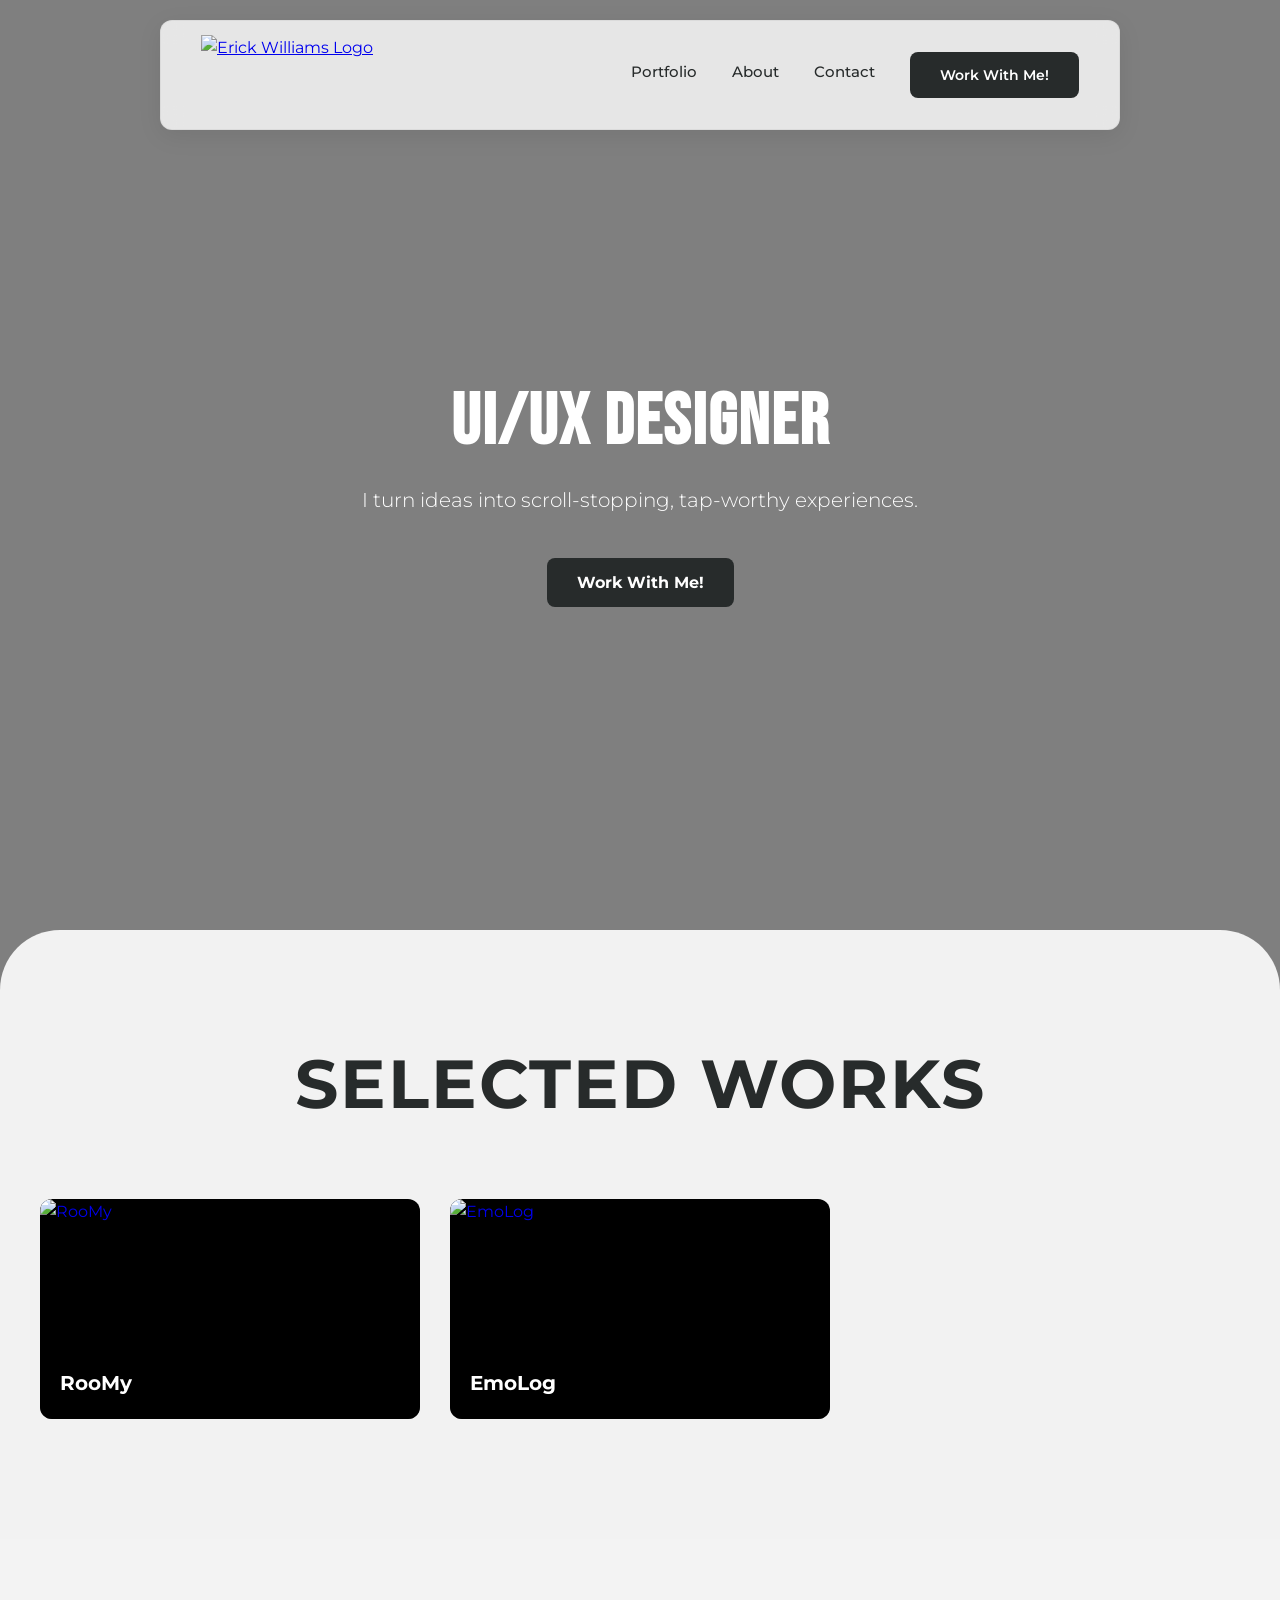
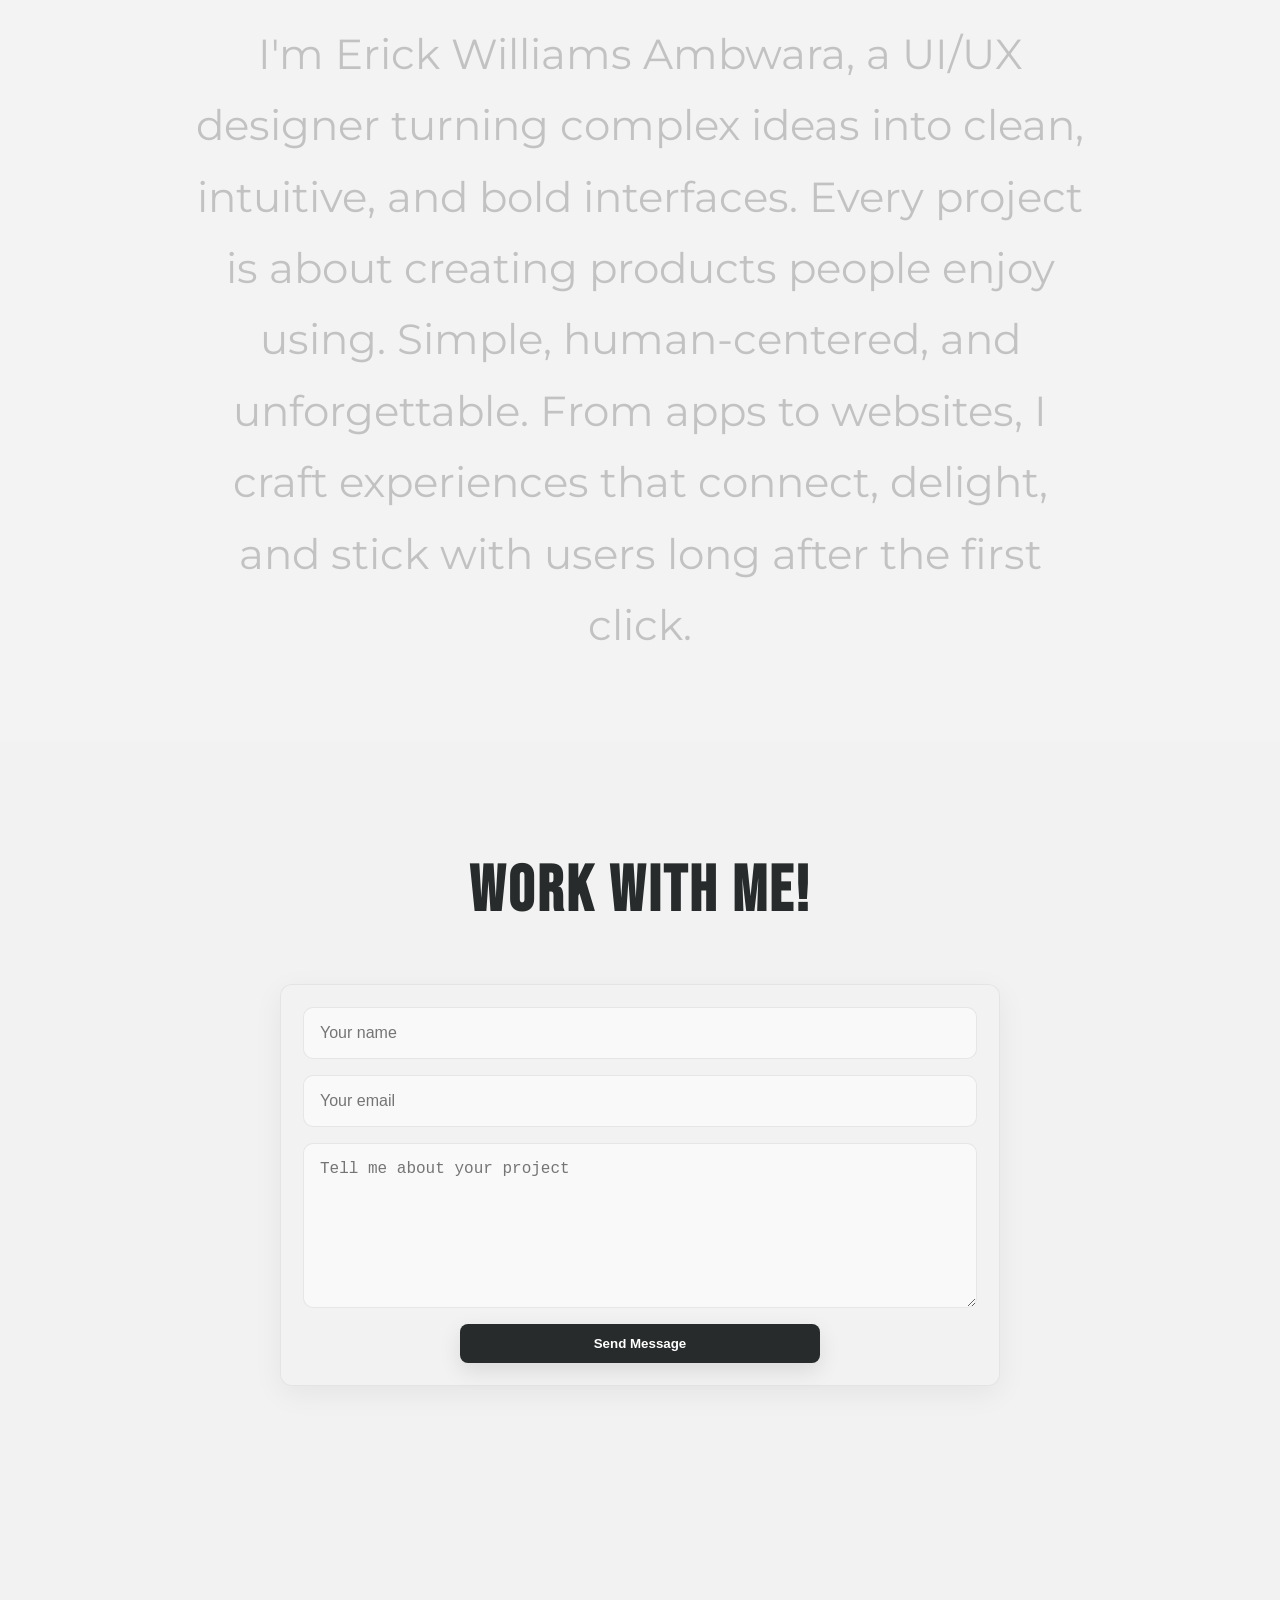
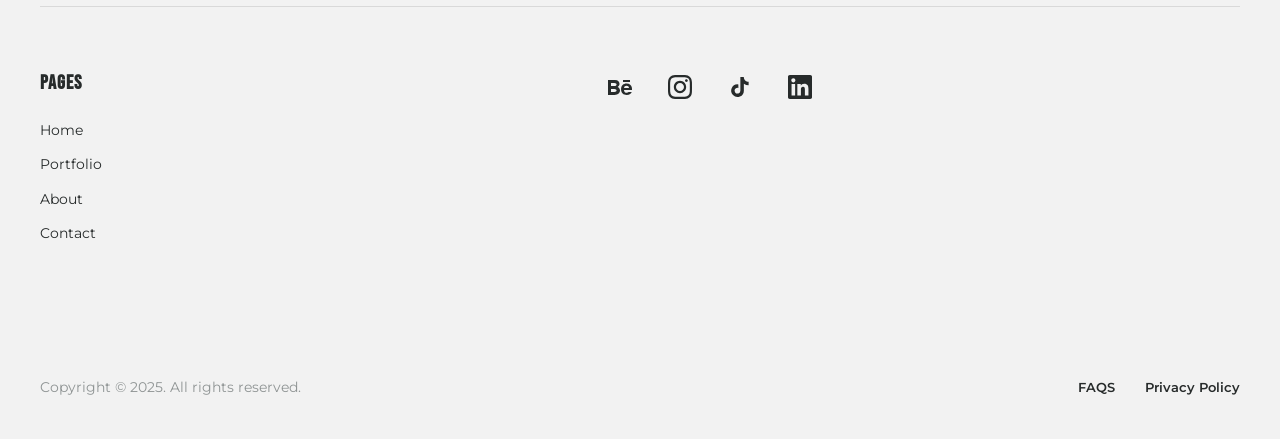
==== index.html @ 3f5b21fa "Update index.html" ====
<!DOCTYPE html>
<html lang="en">
<head>
  <meta charset="UTF-8">
  <meta name="viewport" content="width=device-width, initial-scale=1.0">
  <title>Erick Williams Ambwara - UI/UX Designer</title>
  <meta name="description" content="UI/UX Designer creating clean, intuitive, and bold interfaces. Simple, human-centered, and unforgettable design experiences.">
  <link rel="preconnect" href="https://fonts.googleapis.com">
  <link rel="preconnect" href="https://fonts.gstatic.com" crossorigin>
  <link href="https://fonts.googleapis.com/css2?family=Bebas+Neue&family=Montserrat:wght@400;500;600;700&family=Roboto:wght@300;400;500&display=swap" rel="stylesheet">
  <link rel="stylesheet" href="style.css">
</head>
<body>
  <!-- Header -->
  <header class="header">
    <div class="container">
      <div class="nav-wrapper">
        <a href="/" class="logo">
          <img src="./images/elogo.png" alt="Erick Williams Logo">
        </a>
        <nav class="nav-menu">
          <a href="#portfolio" class="nav-link">Portfolio</a>
          <a href="#about" class="nav-link">About</a>
          <a href="#contact" class="nav-link">Contact</a>
          <a href="#contact" class="btn-cta">Work With Me!</a>
        </nav>
        <button class="mobile-menu-toggle" aria-label="Toggle menu">
          <span></span>
          <span></span>
          <span></span>
        </button>
      </div>
    </div>
  </header>

  <!-- Hero Section -->
  <section class="hero">
    <div class="hero-background"></div>
    <div class="hero-content">
      <h1 class="hero-title">UI/UX Designer</h1>
      <p class="hero-subtitle">I turn ideas into scroll-stopping, tap-worthy experiences.</p>
      <a href="#contact" class="btn-primary">Work With Me!</a>
    </div>
  </section>

  <!-- Selected Works -->
  <section class="selected-works" id="portfolio">
    <div class="container">
      <h2 class="section-title">SELECTED WORKS</h2>
      <div class="portfolio-grid">
        <a href="RooMy.html" class="portfolio-item">
          <div class="portfolio-image">
            <img src="images/Hand and iPhone 16 Pro.jpg" alt="RooMy">
          </div>
          <h3 class="portfolio-title">RooMy</h3>
          <h3 class="portfolio-desc">A mobile app that helps people safely find compatible roommates and create better shared-living experiences.</h3>
        </a>
        <a href="Emo.html" class="portfolio-item">
          <div class="portfolio-image">
            <img src="images/iPhone 16 Pro 1.jpg" alt="EmoLog">
          </div>
          <h3 class="portfolio-title">EmoLog</h3>
          <h3 class="portfolio-desc">Emolog, a mobile app for daily mood tracking, reflection, and emotional insights</h3>
        </a>
        <!-- <a href="#" class="portfolio-item">
          <div class="portfolio-image">
            <img src="https://images.squarespace-cdn.com/content/v1/609227283df29a4ddfef3457/b5630ecd-27aa-4d49-9108-433dffe6b9a4/TM_Anderson_LawTM%2BAnderson%2BWebsite%2BMockup_compressed.jpg" alt="TM Anderson Law Firm">
          </div>
          <h3 class="portfolio-title">TM Anderson Law Firm</h3>
        </a>
        <a href="#" class="portfolio-item">
          <div class="portfolio-image">
            <img src="https://images.squarespace-cdn.com/content/v1/609227283df29a4ddfef3457/cd5ea4e3-2a90-406b-ae5f-8edee147e022/BrandyBonesWebDesign+Medium.png" alt="Brandy Bones Tattoo">
          </div>
          <h3 class="portfolio-title">Brandy Bones Tattoo</h3>
          <h3 class="portfolio-desc">Budget Bites" feature article, highlighting affordable dining in Bellingham.</h3>
        </a>
        <a href="#" class="portfolio-item">
          <div class="portfolio-image">
            <img src="https://images.squarespace-cdn.com/content/v1/609227283df29a4ddfef3457/140575c4-5166-4d3c-bf35-14542c8c53c8/The_Revelry_wrapping-paper_compressed_compressed.jpg" alt="The Revelry">
          </div>
          <h3 class="portfolio-title">The Revelry</h3>
        </a>
        <a href="#" class="portfolio-item">
          <div class="portfolio-image">
            <img src="https://images.squarespace-cdn.com/content/v1/609227283df29a4ddfef3457/edde0e78-ce33-4f72-bd67-f466da4286a0/MalsandMews_business-cards-with-rounded-corners-977-el_compressed_compressed.png" alt="Mals & Mews">
          </div>
          <h3 class="portfolio-title">Mals & Mews Ceramics</h3>
        </a>
        <a href="#" class="portfolio-item">
          <div class="portfolio-image">
            <img src="https://images.squarespace-cdn.com/content/v1/609227283df29a4ddfef3457/fa04dcba-035a-4b1f-a85c-419b26443e5d/Asset%2B14large_compressed.png" alt="Lee Builds">
          </div>
          <h3 class="portfolio-title">Lee Builds</h3>
        </a>
        <a href="#" class="portfolio-item">
          <div class="portfolio-image">
            <img src="https://images.squarespace-cdn.com/content/v1/609227283df29a4ddfef3457/463b9405-e562-4b77-9dd9-8794e364d2c0/BitesOnBudget_BellinghamAlive_Magazine_compressed_compressed.png" alt="Bites on a Budget">
          </div>
          <h3 class="portfolio-title">Bites on a Budget</h3>
        </a>
        <a href="#" class="portfolio-item">
          <div class="portfolio-image">
            <img src="https://images.squarespace-cdn.com/content/v1/609227283df29a4ddfef3457/bd761680-a868-4999-9fd1-1a844a90d08e/Airbnb_Case_Study_compressed_compressed.png" alt="Airbnb UX Project">
          </div>
          <h3 class="portfolio-title">Airbnb UX Project</h3>
        </a>
        <a href="#" class="portfolio-item">
          <div class="portfolio-image">
            <img src="https://images.squarespace-cdn.com/content/v1/609227283df29a4ddfef3457/1737144890706-57EMW6TVHGSBNC66THOJ/Etsy_UX-UI_Project.png" alt="Etsy Project">
          </div>
          <h3 class="portfolio-title">Etsy UX/UI Project</h3>
        </a>
        <a href="#" class="portfolio-item">
          <div class="portfolio-image">
            <img src="https://images.squarespace-cdn.com/content/v1/609227283df29a4ddfef3457/475ecf6e-88b5-44ff-8171-b7444490190c/Dutchies_Cream_Bar_compressed_compressed.jpg" alt="Dutchies Ice Cream">
          </div>
          <h3 class="portfolio-title">Dutchies Ice Cream Boat</h3>
        </a>
        <a href="#" class="portfolio-item">
          <div class="portfolio-image">
            <img src="https://images.squarespace-cdn.com/content/v1/609227283df29a4ddfef3457/ff5ec315-2167-4f2a-a7b1-92107a7de152/Bellingham_Poster_Design_compressed_compressed.jpg" alt="Poster Design">
          </div>
          <h3 class="portfolio-title">Poster Design</h3>
        </a>
        <a href="#" class="portfolio-item">
          <div class="portfolio-image">
            <img src="https://images.squarespace-cdn.com/content/v1/609227283df29a4ddfef3457/1e31574a-9750-44a2-8d3e-be0a3ffdbc75/Pride_Bellingham_compressed.jpg" alt="Pride IN Bellingham">
          </div>
          <h3 class="portfolio-title">Pride IN Bellingham</h3>
        </a>
        <a href="#" class="portfolio-item">
          <div class="portfolio-image">
            <img src="https://images.squarespace-cdn.com/content/v1/609227283df29a4ddfef3457/1724198121113-V8YIWMKB3E6DYBLIY3F3/NAWA_StartingaNonprofit_VO_01_1_1.gif" alt="NAWA">
          </div>
          <h3 class="portfolio-title">NAWA - Motion Graphic</h3>
        </a>
        <a href="#" class="portfolio-item">
          <div class="portfolio-image">
            <img src="https://images.squarespace-cdn.com/content/v1/609227283df29a4ddfef3457/1740611914341-2D4BI4IGOJ4OQ8WJBQ03/BlackBeastRevival_AlbumCoverDesign+Medium.png" alt="Black Beast Revival">
          </div>
          <h3 class="portfolio-title">Black Beast Revival</h3>
        </a>
        <a href="#" class="portfolio-item">
          <div class="portfolio-image">
            <img src="https://images.squarespace-cdn.com/content/v1/609227283df29a4ddfef3457/1740611987658-38278NQE6GPMEO4HHKBR/Hare_Clothing_Brand.png" alt="Hare">
          </div>
          <h3 class="portfolio-title">Hare</h3>
        </a>
        <a href="#" class="portfolio-item">
          <div class="portfolio-image">
            <img src="https://images.squarespace-cdn.com/content/v1/609227283df29a4ddfef3457/1724193116161-JGN9DYC43A84SEVNHYXP/Spotify+logo_1.gif" alt="Spotify">
          </div>
          <h3 class="portfolio-title">Spotify Logo Animation</h3>
        </a> -->
      </div>
    </div>
  </section>

  <!-- About/Bio Section -->
  <section class="bio-section" id="about">
    <div class="container">
      <p class="bio-text">I'm Erick Williams Ambwara, a UI/UX designer turning complex ideas into clean, intuitive, and bold interfaces. Every project is about creating products people enjoy using. Simple, human-centered, and unforgettable. From apps to websites, I craft experiences that connect, delight, and stick with users long after the first click.</p>
    </div>
  </section>

  <!-- CTA Section -->
  <section class="cta-section" id="contact">
    <div class="container">
      <h2 class="cta-title">Work With Me!</h2>
      <form id="contact-form" class="contact-form" action="#" method="post" novalidate>
        <input type="text" name="name" placeholder="Your name" required>
        <input type="email" name="email" placeholder="Your email" required>
        <textarea name="message" placeholder="Tell me about your project" rows="6" required></textarea>
        <button type="submit" class="btn-submit">Send Message</button>
      </form>
    </div>
  </section>

  <!-- Footer -->
  <footer class="footer">
    <div class="container">
      <div class="footer-links">
        <div class="footer-column">
          <h4>PAGES</h4>
          <a href="#home">Home</a>
          <a href="#portfolio">Portfolio</a>
          <a href="#about">About</a>
          <a href="#contact">Contact</a>
        </div>
        <div class="footer-column footer-social">
          <div class="social-icons">
            <a href="#behance" aria-label="Behance">
              <svg viewBox="0 0 24 24" fill="currentColor">
                <path d="M22 7h-7v-2h7v2zm1.726 10c-.442 1.297-2.029 3-5.101 3-3.074 0-5.564-1.729-5.564-5.675 0-3.91 2.325-5.92 5.466-5.92 3.082 0 4.964 1.782 5.375 4.426.078.506.109 1.188.095 2.14h-8.027c.13 3.211 3.483 3.312 4.588 2.029h3.168zm-7.686-4h4.965c-.105-1.547-1.136-2.219-2.477-2.219-1.466 0-2.277.768-2.488 2.219zm-9.574 6.988h-6.466v-14.967h6.953c5.476.081 5.58 5.444 2.72 6.906 3.461 1.26 3.577 8.061-3.207 8.061zm-3.466-8.988h3.584c2.508 0 2.906-3-.312-3h-3.272v3zm3.391 3h-3.391v3.016h3.341c3.055 0 2.868-3.016.05-3.016z"/>
              </svg>
            </a>
            <a href="#instagram" aria-label="Instagram">
              <svg viewBox="0 0 24 24" fill="currentColor">
                <path d="M12 2.163c3.204 0 3.584.012 4.85.07 3.252.148 4.771 1.691 4.919 4.919.058 1.265.069 1.645.069 4.849 0 3.205-.012 3.584-.069 4.849-.149 3.225-1.664 4.771-4.919 4.919-1.266.058-1.644.07-4.85.07-3.204 0-3.584-.012-4.849-.07-3.26-.149-4.771-1.699-4.919-4.92-.058-1.265-.07-1.644-.07-4.849 0-3.204.013-3.583.07-4.849.149-3.227 1.664-4.771 4.919-4.919 1.266-.057 1.645-.069 4.849-.069zm0-2.163c-3.259 0-3.667.014-4.947.072-4.358.2-6.78 2.618-6.98 6.98-.059 1.281-.073 1.689-.073 4.948 0 3.259.014 3.668.072 4.948.2 4.358 2.618 6.78 6.98 6.98 1.281.058 1.689.072 4.948.072 3.259 0 3.668-.014 4.948-.072 4.354-.2 6.782-2.618 6.979-6.98.059-1.28.073-1.689.073-4.948 0-3.259-.014-3.667-.072-4.947-.196-4.354-2.617-6.78-6.979-6.98-1.281-.059-1.69-.073-4.949-.073zm0 5.838c-3.403 0-6.162 2.759-6.162 6.162s2.759 6.163 6.162 6.163 6.162-2.759 6.162-6.163c0-3.403-2.759-6.162-6.162-6.162zm0 10.162c-2.209 0-4-1.79-4-4 0-2.209 1.791-4 4-4s4 1.791 4 4c0 2.21-1.791 4-4 4zm6.406-11.845c-.796 0-1.441.645-1.441 1.44s.645 1.44 1.441 1.44c.795 0 1.439-.645 1.439-1.44s-.644-1.44-1.439-1.44z"/>
              </svg>
            </a>
            <a href="#tiktok" aria-label="TikTok">
              <svg viewBox="0 0 24 24" fill="currentColor">
                <path d="M19.59 6.69a4.83 4.83 0 0 1-3.77-4.25V2h-3.45v13.67a2.89 2.89 0 0 1-5.2 1.74 2.89 2.89 0 0 1 2.31-4.64 2.93 2.93 0 0 1 .88.13V9.4a6.84 6.84 0 0 0-1-.05A6.33 6.33 0 0 0 5 20.1a6.34 6.34 0 0 0 10.86-4.43v-7a8.16 8.16 0 0 0 4.77 1.52v-3.4a4.85 4.85 0 0 1-1-.1z"/>
              </svg>
            </a>
            <a href="#linkedin" aria-label="LinkedIn">
              <svg viewBox="0 0 24 24" fill="currentColor">
                <path d="M20.447 20.452h-3.554v-5.569c0-1.328-.027-3.037-1.852-3.037-1.853 0-2.136 1.445-2.136 2.939v5.667H9.351V9h3.414v1.561h.046c.477-.9 1.637-1.85 3.37-1.85 3.601 0 4.267 2.37 4.267 5.455v6.286zM5.337 7.433c-1.144 0-2.063-.926-2.063-2.065 0-1.138.92-2.063 2.063-2.063 1.14 0 2.064.925 2.064 2.063 0 1.139-.925 2.065-2.064 2.065zm1.782 13.019H3.555V9h3.564v11.452zM22.225 0H1.771C.792 0 0 .774 0 1.729v20.542C0 23.227.792 24 1.771 24h20.451C23.2 24 24 23.227 24 22.271V1.729C24 .774 23.2 0 22.222 0h.003z"/>
              </svg>
            </a>
          </div>
        </div>
      </div>
      <div class="footer-bottom">
        <p class="copyright">Copyright © 2025. All rights reserved.</p>
        <div class="footer-legal">
          <a href="#faqs">FAQS</a>
          <a href="#privacy">Privacy Policy</a>
        </div>
      </div>
    </div>
  </footer>

  <script src="main.js"></script>
</body>
</html>
---- style.css ----
/* CSS Reset and Base Styles */
* {
  margin: 0;
  padding: 0;
  box-sizing: border-box;
}

:root {
  --color-gold: #c3952d;
  --color-dark: #272b2b;
  --color-cream: #f2f2f2;
  --color-gray: #8f9494;
  --color-light-gray: rgba(242, 242, 242, 0.9);
  --font-heading: 'Bebas Neue', sans-serif;
  --font-body: 'Montserrat', sans-serif;
  --font-secondary: 'Roboto', sans-serif;
}

html {
  scroll-behavior: smooth;
}

body {
  font-family: var(--font-body);
  color: var(--color-dark);
  line-height: 1.6;
  overflow-x: hidden;
}

.container {
  max-width: 1400px;
  margin: 0 auto;
  padding: 0 40px;
}

/* Header Styles */
.header {
  position: fixed;
  top: 20px;
  left: 50%;
  transform: translateX(-50%);
  width: 75%;
  max-width: 1400px;
  z-index: 1000;
  background: var(--color-light-gray);
  backdrop-filter: blur(10px);
  padding: 14px 0;
  border-radius: 12px;
  border: 1px solid rgba(0, 0, 0, 0.05);
  box-shadow: 0 6px 24px rgba(0, 0, 0, 0.08);
}

.nav-wrapper {
  display: flex;
  align-items: center;
  justify-content: space-between;
  gap: 20px;
}

.logo {
  flex: 0 0 auto;
  display: flex;
  align-items: center;
}

.logo img {
  height: 80px;
  width: auto;
  object-fit: contain;
}

.nav-menu {
  display: flex;
  align-items: center;
  gap: 35px;
  margin-left: auto;
  justify-content: flex-end;
  flex: 0 0 auto;
}

.nav-link {
  color: var(--color-dark);
  text-decoration: none;
  font-weight: 500;
  font-size: 15px;
  transition: all 0.3s;
  background: none;
  border: none;
  cursor: pointer;
  border-bottom: 2px solid transparent;
  padding-bottom: 3px;
}

.nav-link:hover {
  color: var(--color-gold);
  border-bottom-color: var(--color-gold);
}

.nav-link.active {
  color: var(--color-gold);
  border-bottom-color: var(--color-gold);
}

.btn-cta {
  background: var(--color-dark);
  color: white;
  padding: 12px 30px;
  border-radius: 8px;
  text-decoration: none;
  font-weight: 600;
  font-size: 14px;
  transition: all 0.3s;
  white-space: nowrap;
  border: none;
  cursor: pointer;
}

.btn-cta:hover {
  background: var(--color-gold);
  transform: translateY(-2px);
}

.mobile-menu-toggle {
  display: none;
  flex-direction: column;
  gap: 5px;
  background: none;
  border: none;
  cursor: pointer;
  padding: 5px;
}

.mobile-menu-toggle span {
  width: 25px;
  height: 3px;
  background: var(--color-dark);
  border-radius: 2px;
  transition: all 0.3s;
}

.mobile-menu-toggle.active span:nth-child(1) {
  transform: rotate(45deg) translate(5px, 5px);
}

.mobile-menu-toggle.active span:nth-child(2) {
  opacity: 0;
}

.mobile-menu-toggle.active span:nth-child(3) {
  transform: rotate(-45deg) translate(7px, -6px);
}

.nav-menu.active {
  display: flex !important;
}

/* Hero Section */
.hero {
  position: relative;
  min-height: 110vh;
  display: flex;
  align-items: center;
  justify-content: center;
  padding: 40px 0;
  overflow: hidden;
}

.hero-background {
  position: absolute;
  top: 0;
  left: 0;
  right: 0;
  bottom: 0;
  background-image: linear-gradient(rgba(0, 0, 0, 0.5), rgba(0, 0, 0, 0.5)), url('/images/Background.jpg');
  background-size: cover;
  background-position: center;
  z-index: -1;
}

.hero-content {
  text-align: center;
  color: white;
  max-width: 900px;
  padding: 0 20px;
  z-index: 1;
}

.hero-title {
  font-family: var(--font-heading);
  font-size: 72px;
  line-height: 1.1;
  margin-bottom: 20px;
  letter-spacing: 2px;
}

.hero-subtitle {
  font-size: 20px;
  margin-bottom: 40px;
  font-weight: 300;
  line-height: 1.8;
}

.btn-primary {
  display: inline-block;
  background: var(--color-dark);
  color: white;
  padding: 12px 30px;
  border-radius: 8px;
  text-decoration: none;
  font-weight: 700;
  font-size: 16px;
  transition: all 0.3s;
  border: none;
  cursor: pointer;
}

.btn-primary:hover {
  background: var(--color-gold);
  transform: translateY(-2px);
  box-shadow: 0 10px 30px rgba(195, 149, 45, 0.3);
}

/* Selected Works Section */
.selected-works {
  background: var(--color-cream);
  padding: 100px 0 120px;
  border-radius: 60px 60px 0 0;
  margin-top: -60px;
  position: relative;
}

.section-title {
  font-size: 68px;
  font-weight: 700;
  letter-spacing: 2px;
  text-align: center;
  margin-bottom: 60px;
}

.portfolio-grid {
  display: grid;
  grid-template-columns: repeat(3, 1fr);
  gap: 30px;
}

.portfolio-item {
  position: relative;
  overflow: hidden;
  border-radius: 12px;
  background: #000;
  min-height: 220px;
  cursor: pointer;
  text-decoration: none;
}

.portfolio-image {
  width: 100%;
  height: 100%;
  display: block;
  transition: opacity 0.5s ease;
}

.portfolio-image img {
  display: block;
  width: 100%;
  height: 100%;
  object-fit: cover;
  transition: transform 0.6s cubic-bezier(0.2, 0.9, 0.2, 1);
}

.portfolio-overlay {
  position: absolute;
  inset: 0;
  display: flex;
  flex-direction: column;
  justify-content: center;
  align-items: center;
  padding: 30px;
  background: var(--color-cream);
  color: var(--color-dark);
  opacity: 0;
  transform: translateY(10px);
  transition: opacity 0.36s ease, transform 0.36s ease;
  pointer-events: none;
  text-align: center;
}

.portfolio-item:hover .portfolio-image,
.portfolio-item.active .portfolio-image {
  opacity: 0;
}

.portfolio-item:hover .portfolio-overlay,
.portfolio-item.active .portfolio-overlay {
  opacity: 1;
  transform: translateY(0);
  pointer-events: auto;
}

.portfolio-item:focus-within .portfolio-overlay {
  opacity: 1;
  transform: translateY(0);
  pointer-events: auto;
}

.portfolio-item:focus-within .portfolio-image {
  opacity: 0;
}

.portfolio-item > .portfolio-title {
  position: absolute;
  bottom: 0;
  left: 0;
  right: 0;
  display: block;
  background: linear-gradient(180deg, rgba(0, 0, 0, 0) 0%, rgba(0, 0, 0, 0.7) 100%);
  color: #fff;
  padding: 30px 20px 20px;
  margin: 0;
  font-size: 20px;
  font-weight: 700;
  z-index: 10;
  transition: opacity 0.3s ease;
}

.portfolio-item:hover > .portfolio-title {
  opacity: 0;
}

.portfolio-overlay .portfolio-title {
  display: none;
}

.portfolio-desc {
  font-size: 18px;
  margin: 0;
  opacity: 0.95;
  line-height: 1.6;
  font-weight: 500;
}

/* Bio Section */
.bio-section {
  padding: 80px 0;
  background: var(--color-light-gray);
}

.bio-text {
  font-size: 42px;
  line-height: 1.7;
  font-weight: 400;
  max-width: 900px;
  margin: 0 auto;
  text-align: center;
  color: rgba(0, 0, 0, 0.2);
  transition: none;
}

.bio-text.in-view {
  color: rgba(0, 0, 0, 1);
}

/* CTA Section */
.cta-section {
  background: var(--color-cream);
  padding: 100px 0;
  text-align: center;
  position: relative;
}

.cta-title {
  font-family: var(--font-heading);
  font-size: 64px;
  letter-spacing: 3px;
  margin-bottom: 40px;
}

/* Contact Form */
.contact-form {
  display: flex;
  flex-direction: column;
  gap: 16px;
  max-width: 720px;
  margin: 20px auto 40px;
  padding: 22px;
  border-radius: 12px;
  border: 1px solid rgba(0, 0, 0, 0.06);
  background: rgba(255, 255, 255, 0.02);
  box-shadow: 0 8px 30px rgba(0, 0, 0, 0.06);
}

.contact-form input,
.contact-form textarea {
  width: 100%;
  padding: 14px 16px;
  border-radius: 10px;
  border: 1px solid rgba(0, 0, 0, 0.08);
  background: #f9f9f9;
  font-size: 16px;
  line-height: 1.4;
  color: inherit;
  transition: border-color 0.15s ease, box-shadow 0.15s ease;
}

.contact-form textarea {
  min-height: 160px;
  resize: vertical;
}

.contact-form input:focus,
.contact-form textarea:focus {
  outline: none;
  border-color: var(--color-gold);
  box-shadow: 0 6px 20px rgba(0, 0, 0, 0.08);
}

.btn-submit {
  background: var(--color-dark);
  color: white;
  border: none;
  padding: 12px 30px;
  border-radius: 8px;
  font-weight: 600;
  cursor: pointer;
  box-shadow: 0 8px 22px rgba(0, 0, 0, 0.1);
  transition: all 0.3s;
  align-self: center;
  text-align: center;
  width: 100%;
  max-width: 360px;
}

.btn-submit:hover {
  background: var(--color-gold);
  transform: translateY(-2px);
}

.btn-submit:active {
  transform: translateY(0);
}

/* Footer */
.footer {
  background: var(--color-cream);
  padding: 80px 0 40px;
}

.footer-links {
  display: grid;
  grid-template-columns: repeat(3, 1fr);
  gap: 60px;
  margin-bottom: 60px;
  padding-top: 60px;
  padding-bottom: 60px;
  border-top: 1px solid rgba(0, 0, 0, 0.1);
}

.footer-column h4 {
  font-family: var(--font-heading);
  font-size: 20px;
  margin-bottom: 20px;
  letter-spacing: 1px;
}

.footer-column a {
  display: block;
  color: var(--color-dark);
  text-decoration: none;
  font-size: 14px;
  margin-bottom: 12px;
  transition: color 0.3s;
}

.footer-column a:hover {
  color: var(--color-gold);
}

.footer-social {
  display: flex;
  justify-content: flex-end;
}

.social-icons {
  display: flex;
  gap: 20px;
}

.social-icons a {
  width: 40px;
  height: 40px;
  display: flex;
  align-items: center;
  justify-content: center;
  color: var(--color-dark);
  transition: all 0.3s;
}

.social-icons a:hover {
  color: var(--color-gold);
  transform: translateY(-3px);
}

.social-icons svg {
  width: 24px;
  height: 24px;
}

.footer-bottom {
  display: flex;
  align-items: center;
  justify-content: space-between;
  gap: 40px;
  flex-wrap: wrap;
}

.copyright {
  font-size: 14px;
  color: var(--color-gray);
}

.footer-legal {
  display: flex;
  gap: 30px;
}

.footer-legal a {
  color: var(--color-dark);
  text-decoration: none;
  font-size: 13px;
  font-weight: 600;
  transition: color 0.3s;
}

.footer-legal a:hover {
  color: var(--color-gold);
}

/* Responsive Design */
@media (max-width: 1024px) {
  .portfolio-grid {
    grid-template-columns: repeat(2, 1fr);
  }

  .hero-title {
    font-size: 56px;
  }

  .section-title {
    font-size: 48px;
  }
}

@media (max-width: 768px) {
  .nav-menu {
    display: none;
  }

  .mobile-menu-toggle {
    display: flex;
  }

  .btn-cta {
    display: none;
  }

  .hero-title {
    font-size: 40px;
  }

  .hero-subtitle {
    font-size: 16px;
  }

  .portfolio-grid {
    grid-template-columns: 1fr;
  }

  .section-title {
    font-size: 36px;
  }

  .cta-title {
    font-size: 40px;
  }

  .footer-links {
    grid-template-columns: 1fr;
  }

  .footer-bottom {
    flex-direction: column;
    text-align: center;
  }

  .footer-social {
    justify-content: center;
  }

  .container {
    padding: 0 20px;
  }

  .bio-text {
    font-size: 28px;
  }

  .contact-form {
    padding: 16px;
    gap: 12px;
  }

  .contact-form input,
  .contact-form textarea {
    font-size: 15px;
    padding: 12px 14px;
  }

  .btn-submit {
    width: 100%;
  }

  .portfolio-item {
    min-height: 160px;
  }
}

@media (max-width: 640px) {
  .header {
    width: 90%;
  }
}
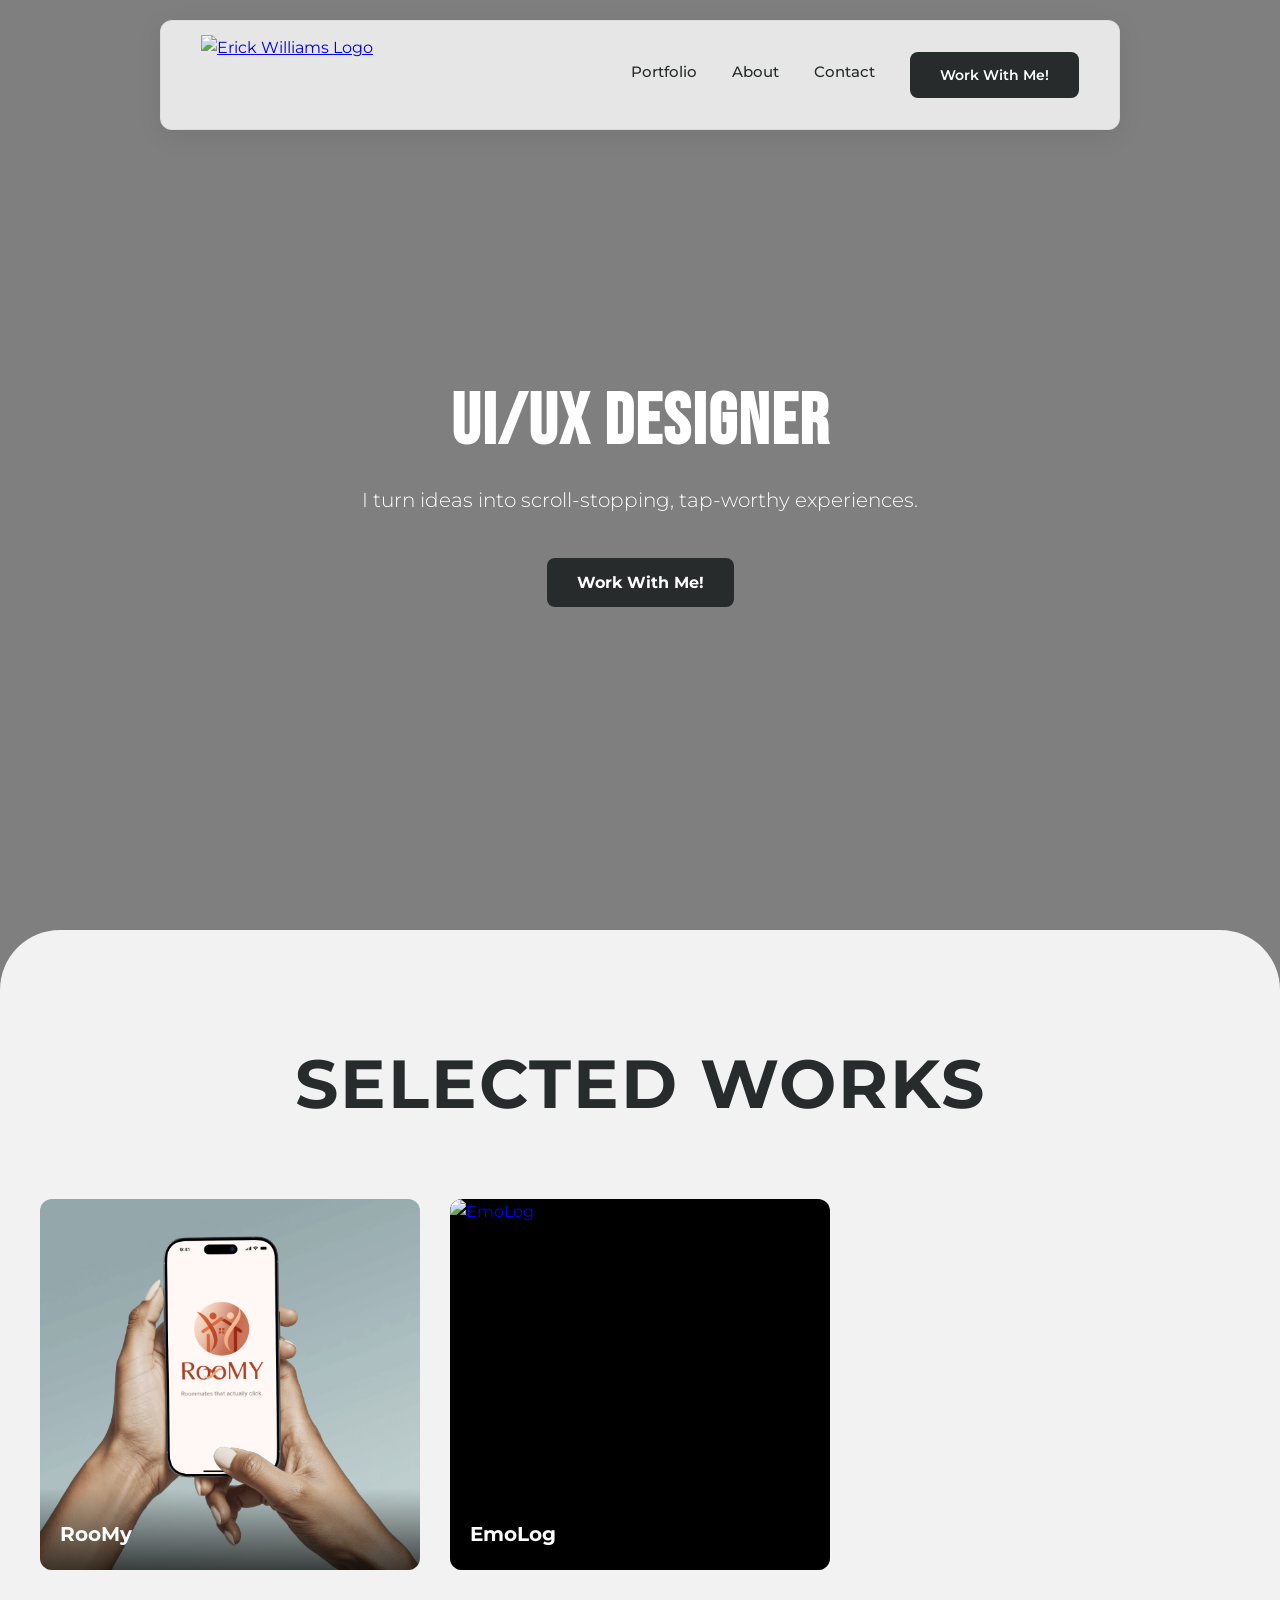
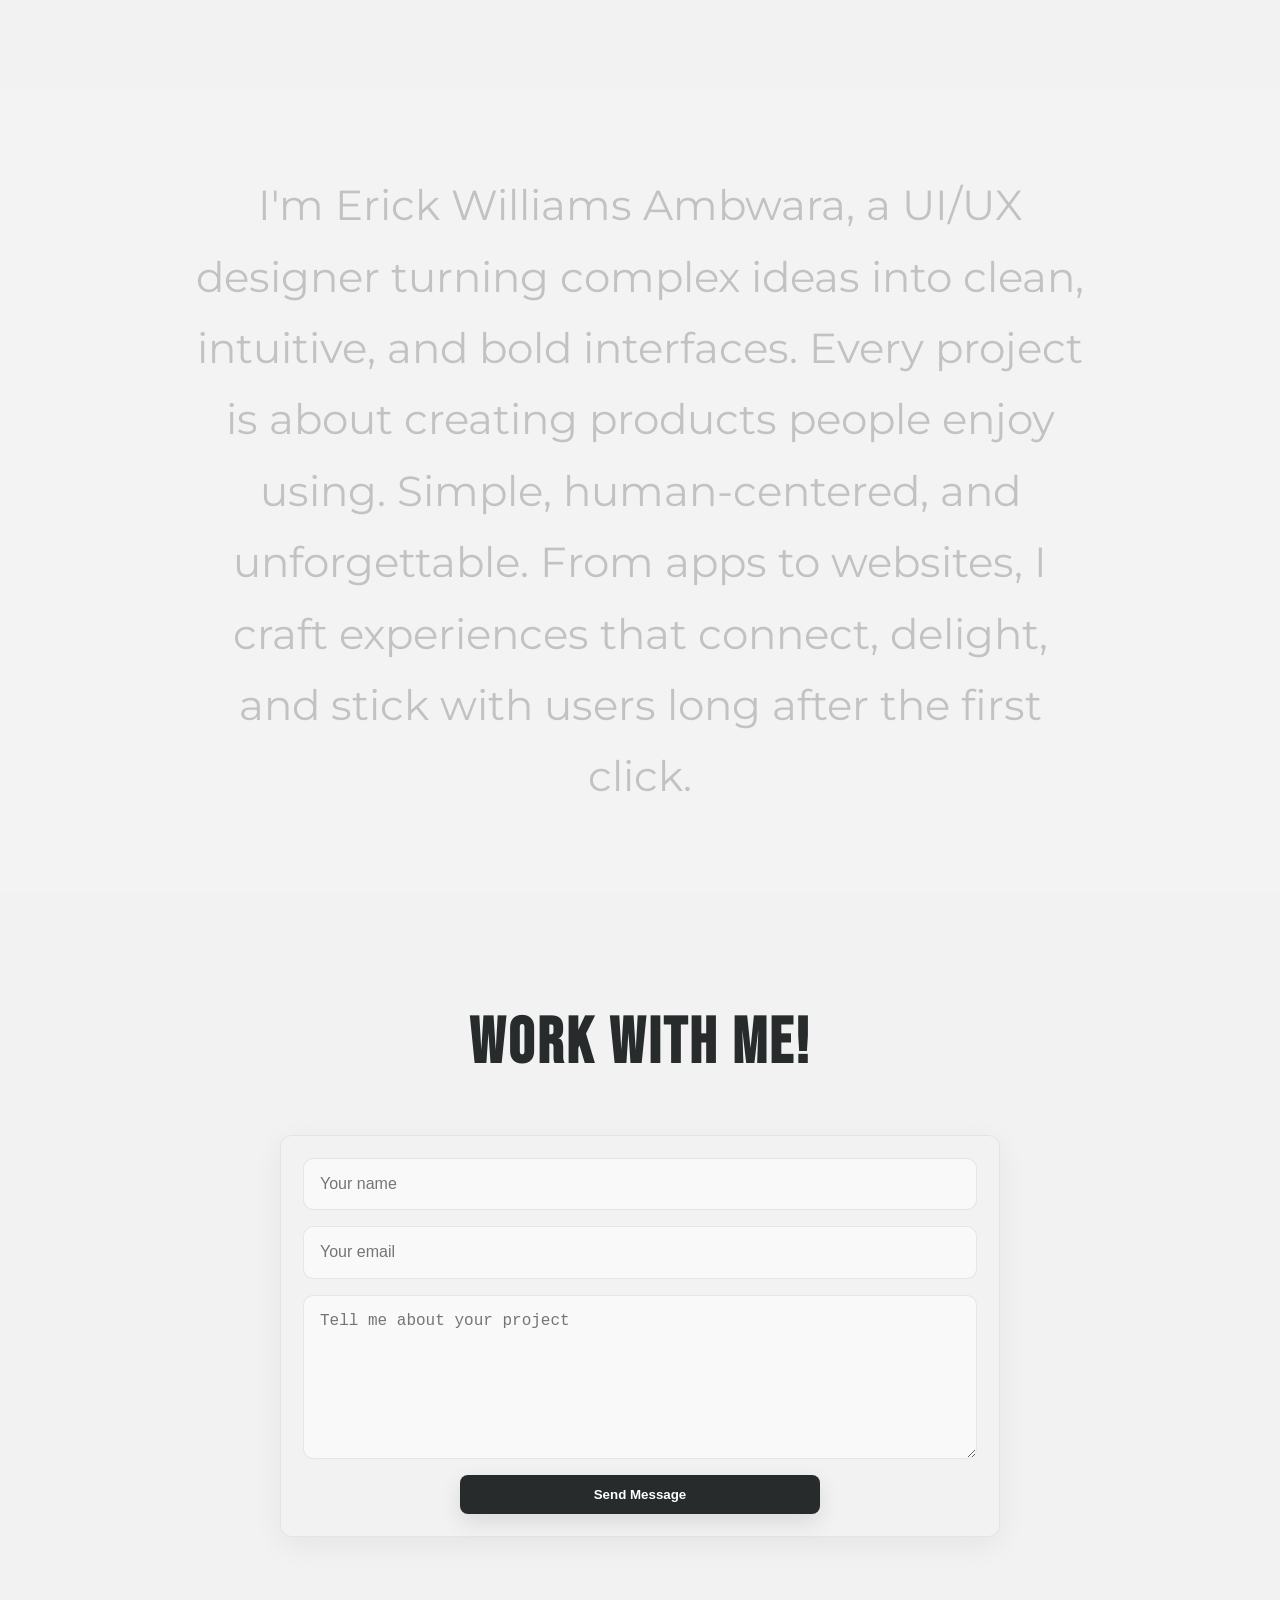
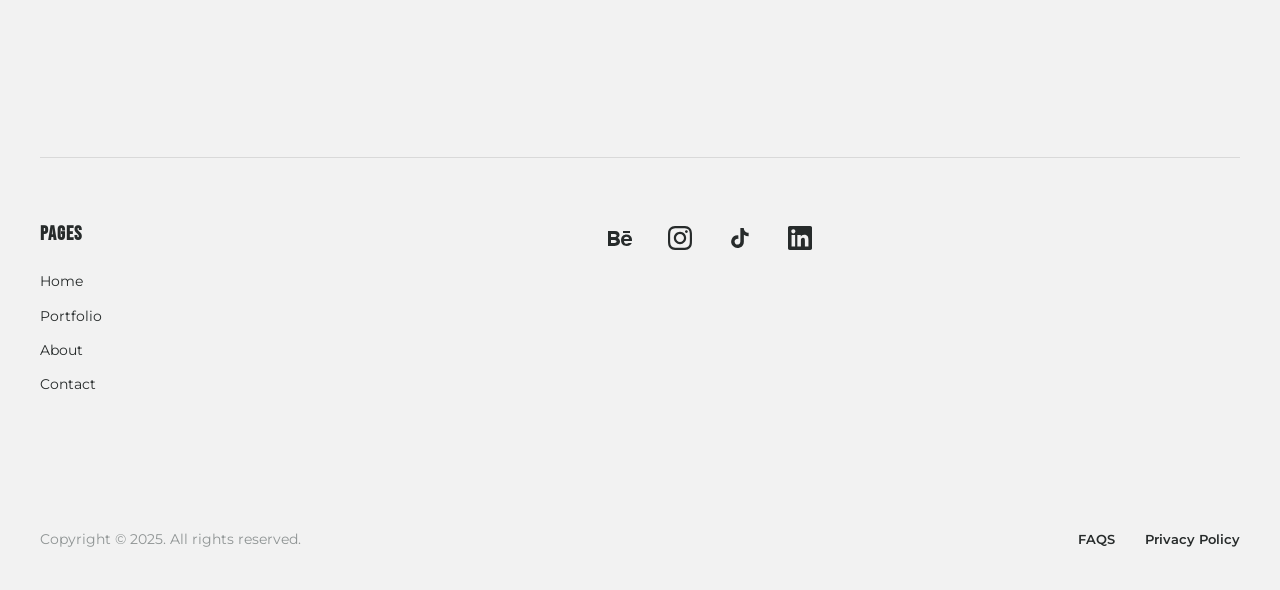
==== commit 9a557360: "Update index.html" ====
--- a/index.html
+++ b/index.html
@@ -16,7 +16,7 @@
     <div class="container">
       <div class="nav-wrapper">
         <a href="/" class="logo">
-          <img src="./images/elogo.png" alt="Erick Williams Logo">
+          <img src="../images/elogo.png" alt="Erick Williams Logo">
         </a>
         <nav class="nav-menu">
           <a href="#portfolio" class="nav-link">Portfolio</a>
@@ -50,14 +50,14 @@
       <div class="portfolio-grid">
         <a href="RooMy.html" class="portfolio-item">
           <div class="portfolio-image">
-            <img src="images/Hand and iPhone 16 Pro.jpg" alt="RooMy">
+            <img src="images/roomy.jpg" alt="RooMy">
           </div>
           <h3 class="portfolio-title">RooMy</h3>
           <h3 class="portfolio-desc">A mobile app that helps people safely find compatible roommates and create better shared-living experiences.</h3>
         </a>
         <a href="Emo.html" class="portfolio-item">
           <div class="portfolio-image">
-            <img src="images/iPhone 16 Pro 1.jpg" alt="EmoLog">
+            <img src="images/emo.jpg.jpg" alt="EmoLog">
           </div>
           <h3 class="portfolio-title">EmoLog</h3>
           <h3 class="portfolio-desc">Emolog, a mobile app for daily mood tracking, reflection, and emotional insights</h3>
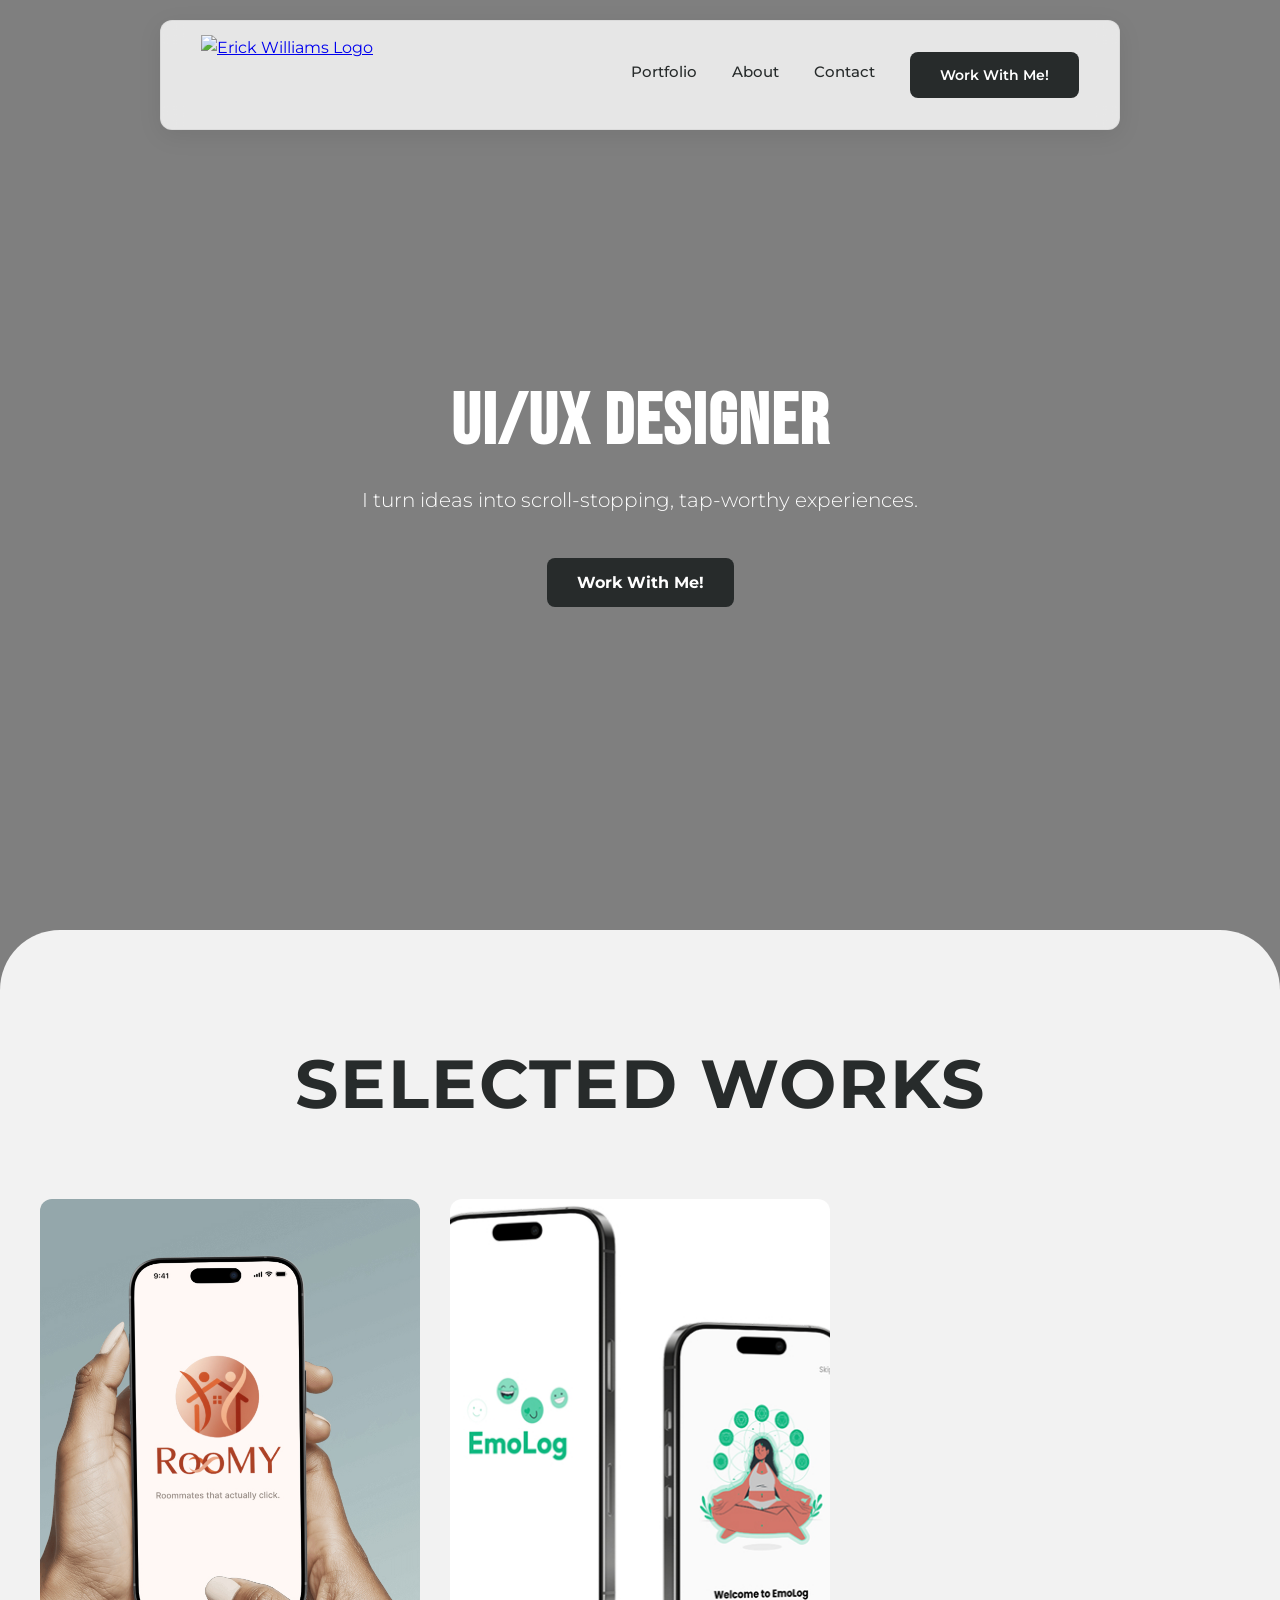
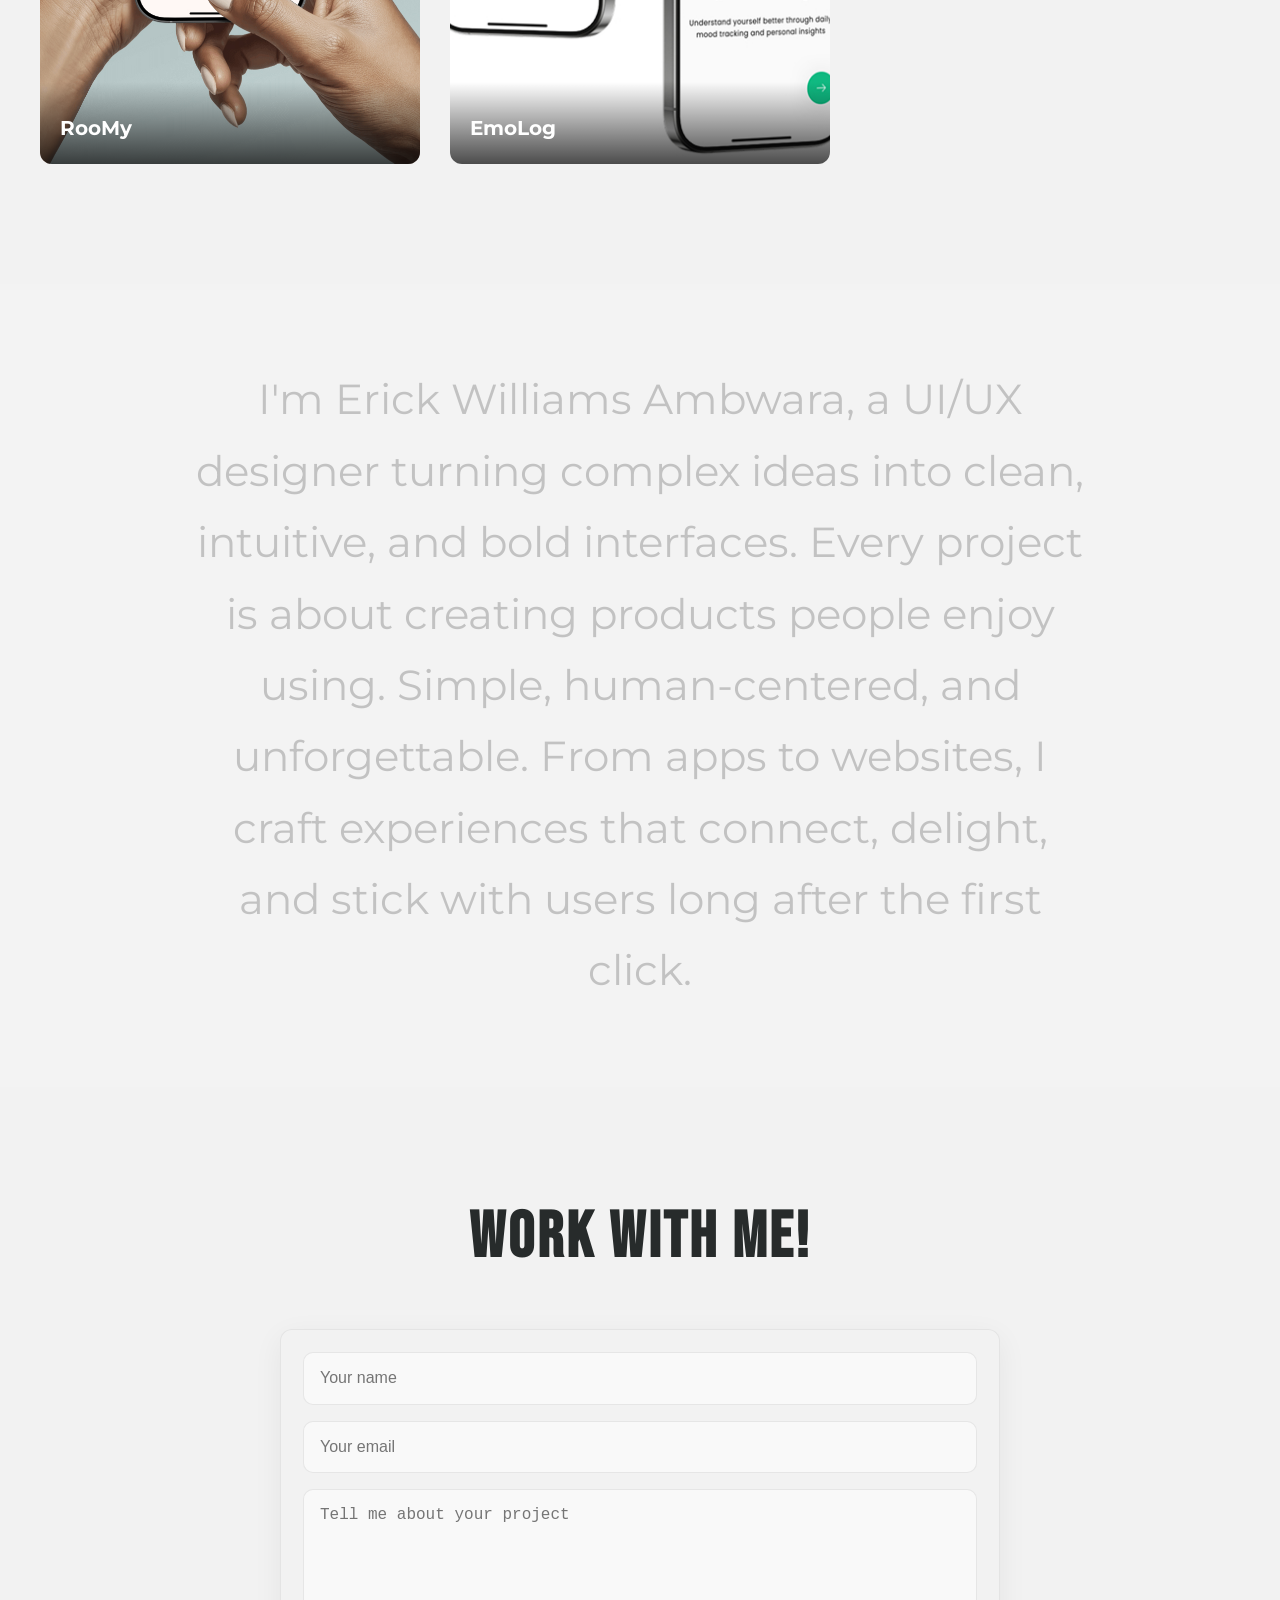
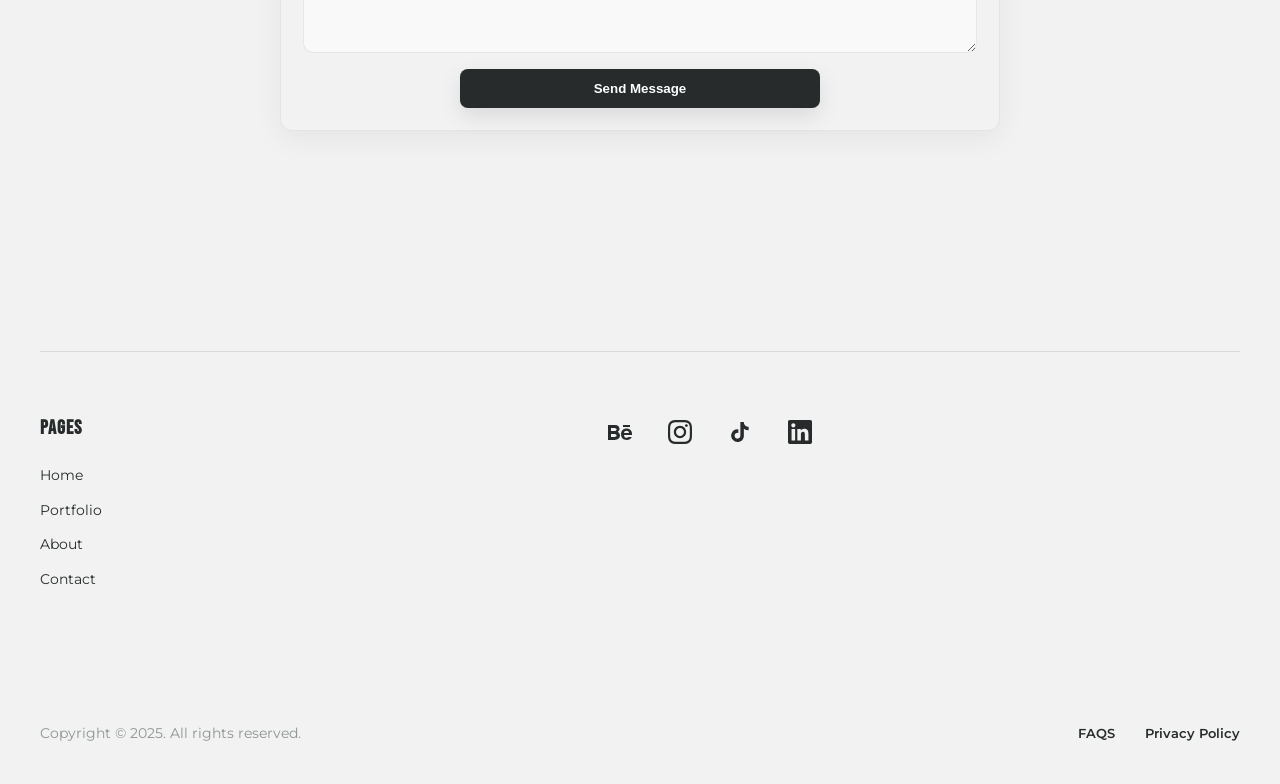
==== commit ee1d1b26: "Update index.html" ====
--- a/index.html
+++ b/index.html
@@ -16,7 +16,7 @@
     <div class="container">
       <div class="nav-wrapper">
         <a href="/" class="logo">
-          <img src="../images/elogo.png" alt="Erick Williams Logo">
+          <img src="images/elogo.png" alt="Erick Williams Logo">
         </a>
         <nav class="nav-menu">
           <a href="#portfolio" class="nav-link">Portfolio</a>
@@ -57,7 +57,7 @@
         </a>
         <a href="Emo.html" class="portfolio-item">
           <div class="portfolio-image">
-            <img src="images/emo.jpg.jpg" alt="EmoLog">
+            <img src="images/emo.jpg" alt="EmoLog">
           </div>
           <h3 class="portfolio-title">EmoLog</h3>
           <h3 class="portfolio-desc">Emolog, a mobile app for daily mood tracking, reflection, and emotional insights</h3>
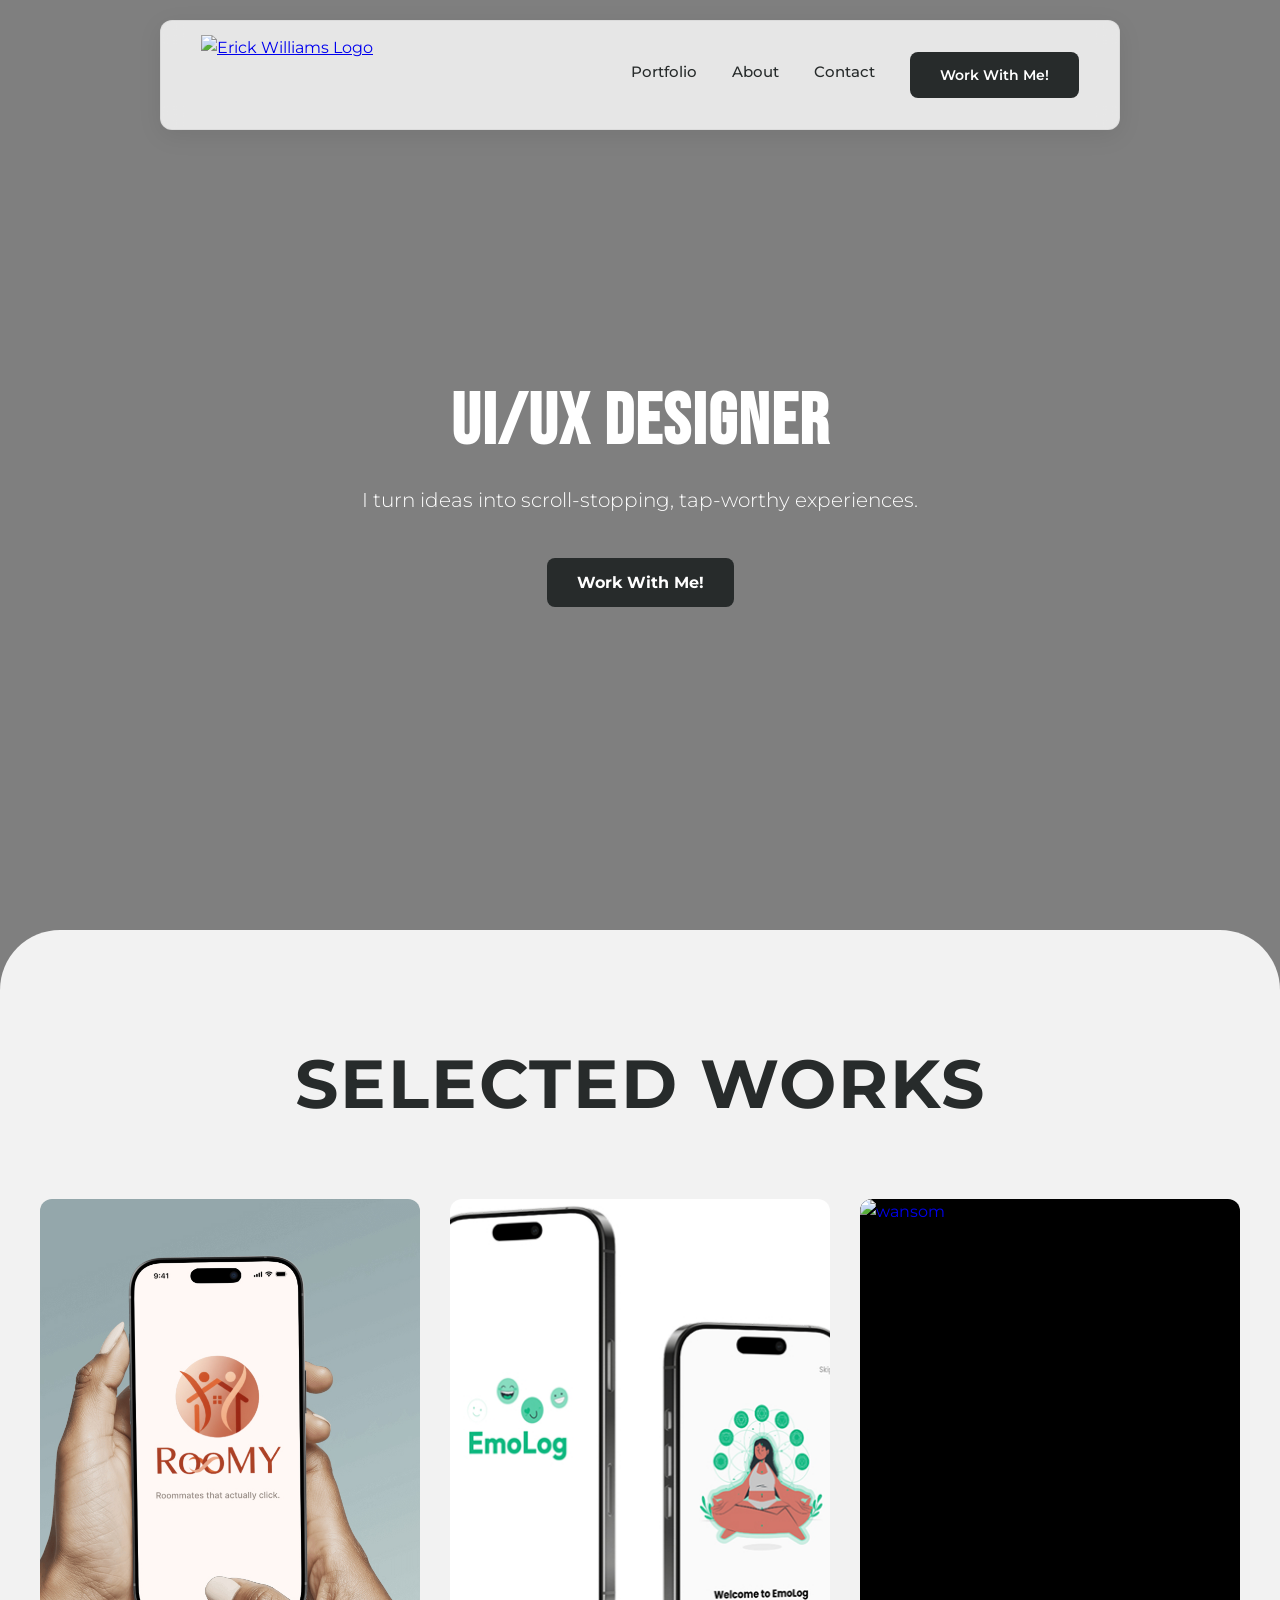
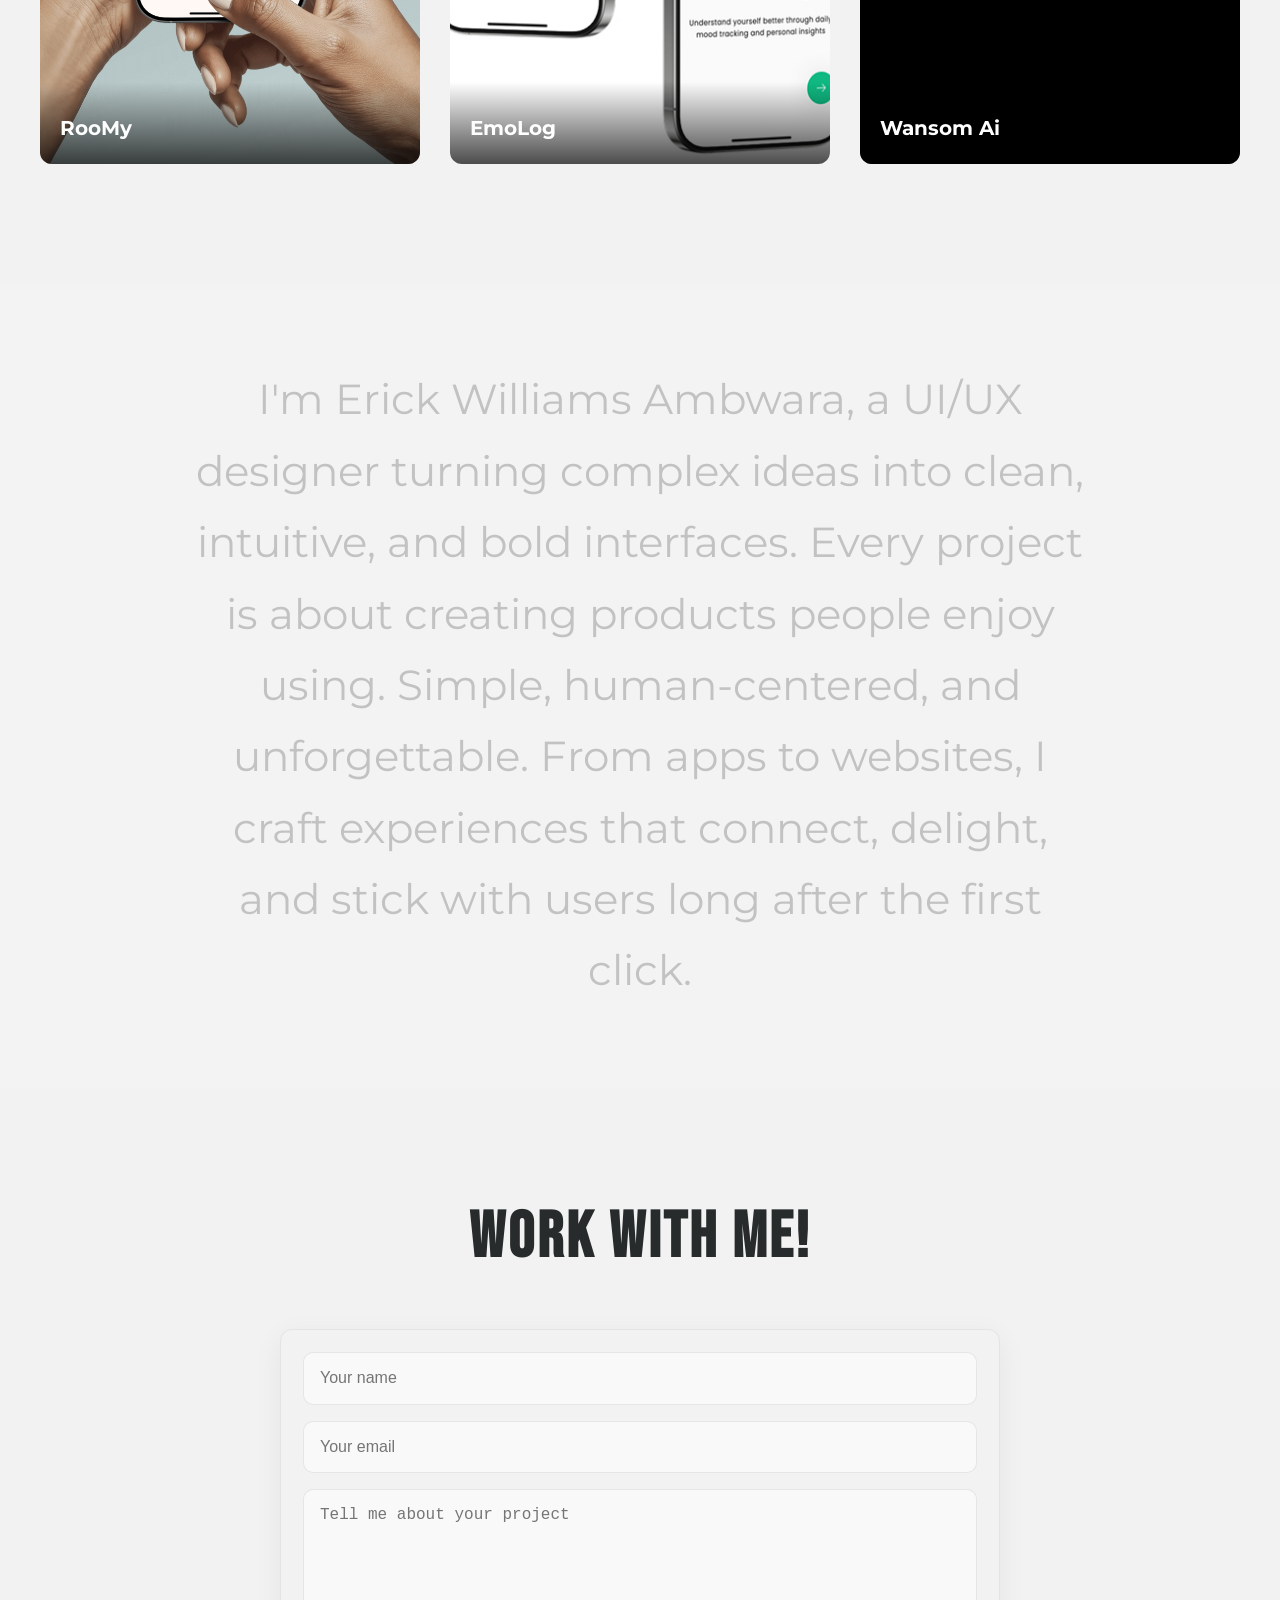
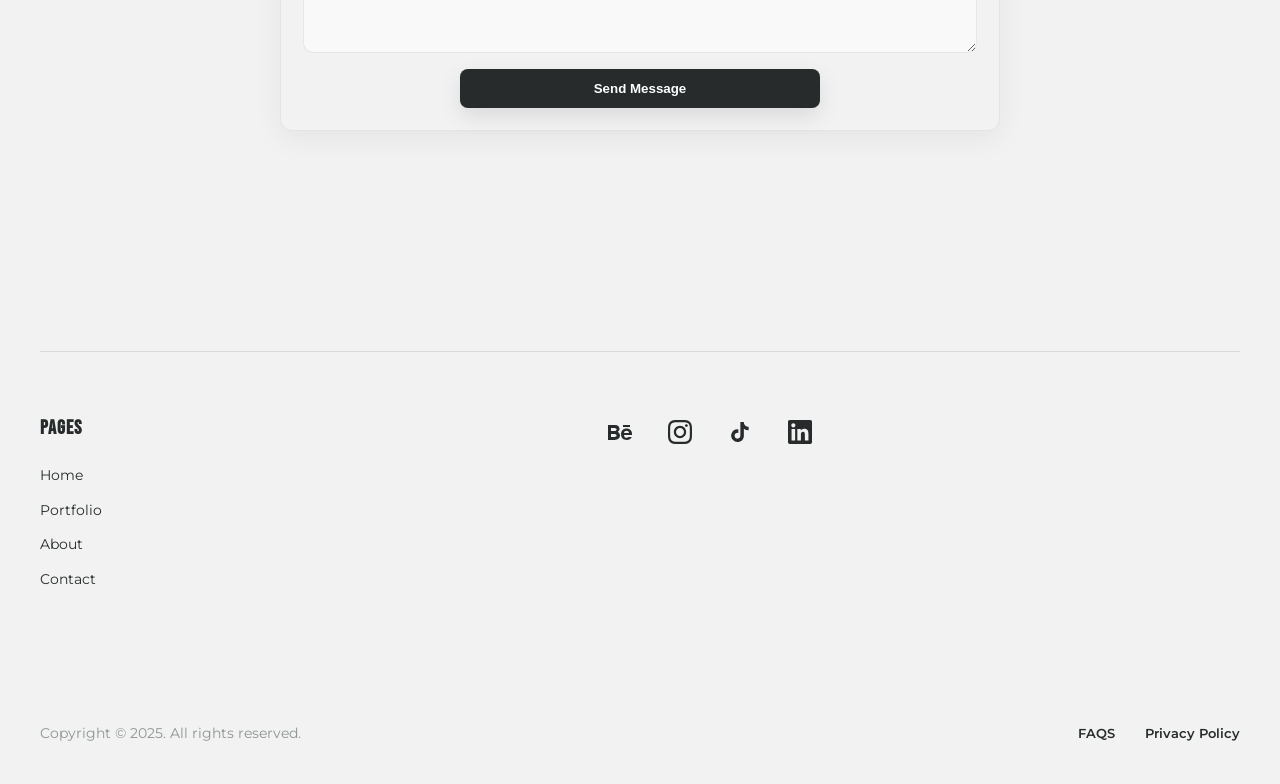
==== commit 09060b56: "Update index.html" ====
--- a/index.html
+++ b/index.html
@@ -62,6 +62,13 @@
           <h3 class="portfolio-title">EmoLog</h3>
           <h3 class="portfolio-desc">Emolog, a mobile app for daily mood tracking, reflection, and emotional insights</h3>
         </a>
+        <a href="wan.html" class="portfolio-item">
+          <div class="portfolio-image">
+            <img src="/images/Whisk.gif" alt="wansom">
+          </div>
+          <h3 class="portfolio-title">Wansom Ai</h3>
+          <h3 class="portfolio-desc">wansom, an AI-driven platform to help users draft legal-ready documents with confidence and ease.</h3>
+        </a>
         <!-- <a href="#" class="portfolio-item">
           <div class="portfolio-image">
             <img src="https://images.squarespace-cdn.com/content/v1/609227283df29a4ddfef3457/b5630ecd-27aa-4d49-9108-433dffe6b9a4/TM_Anderson_LawTM%2BAnderson%2BWebsite%2BMockup_compressed.jpg" alt="TM Anderson Law Firm">
--- a/style.css
+++ b/style.css
@@ -171,7 +171,7 @@
   left: 0;
   right: 0;
   bottom: 0;
-  background-image: linear-gradient(rgba(0, 0, 0, 0.5), rgba(0, 0, 0, 0.5)), url('/images/Background.jpg');
+  background-image: linear-gradient(rgba(0, 0, 0, 0.5), rgba(0, 0, 0, 0.5)), url('../images/Background.jpg');
   background-size: cover;
   background-position: center;
   z-index: -1;
@@ -629,3 +629,5 @@
     width: 90%;
   }
 }
+
+
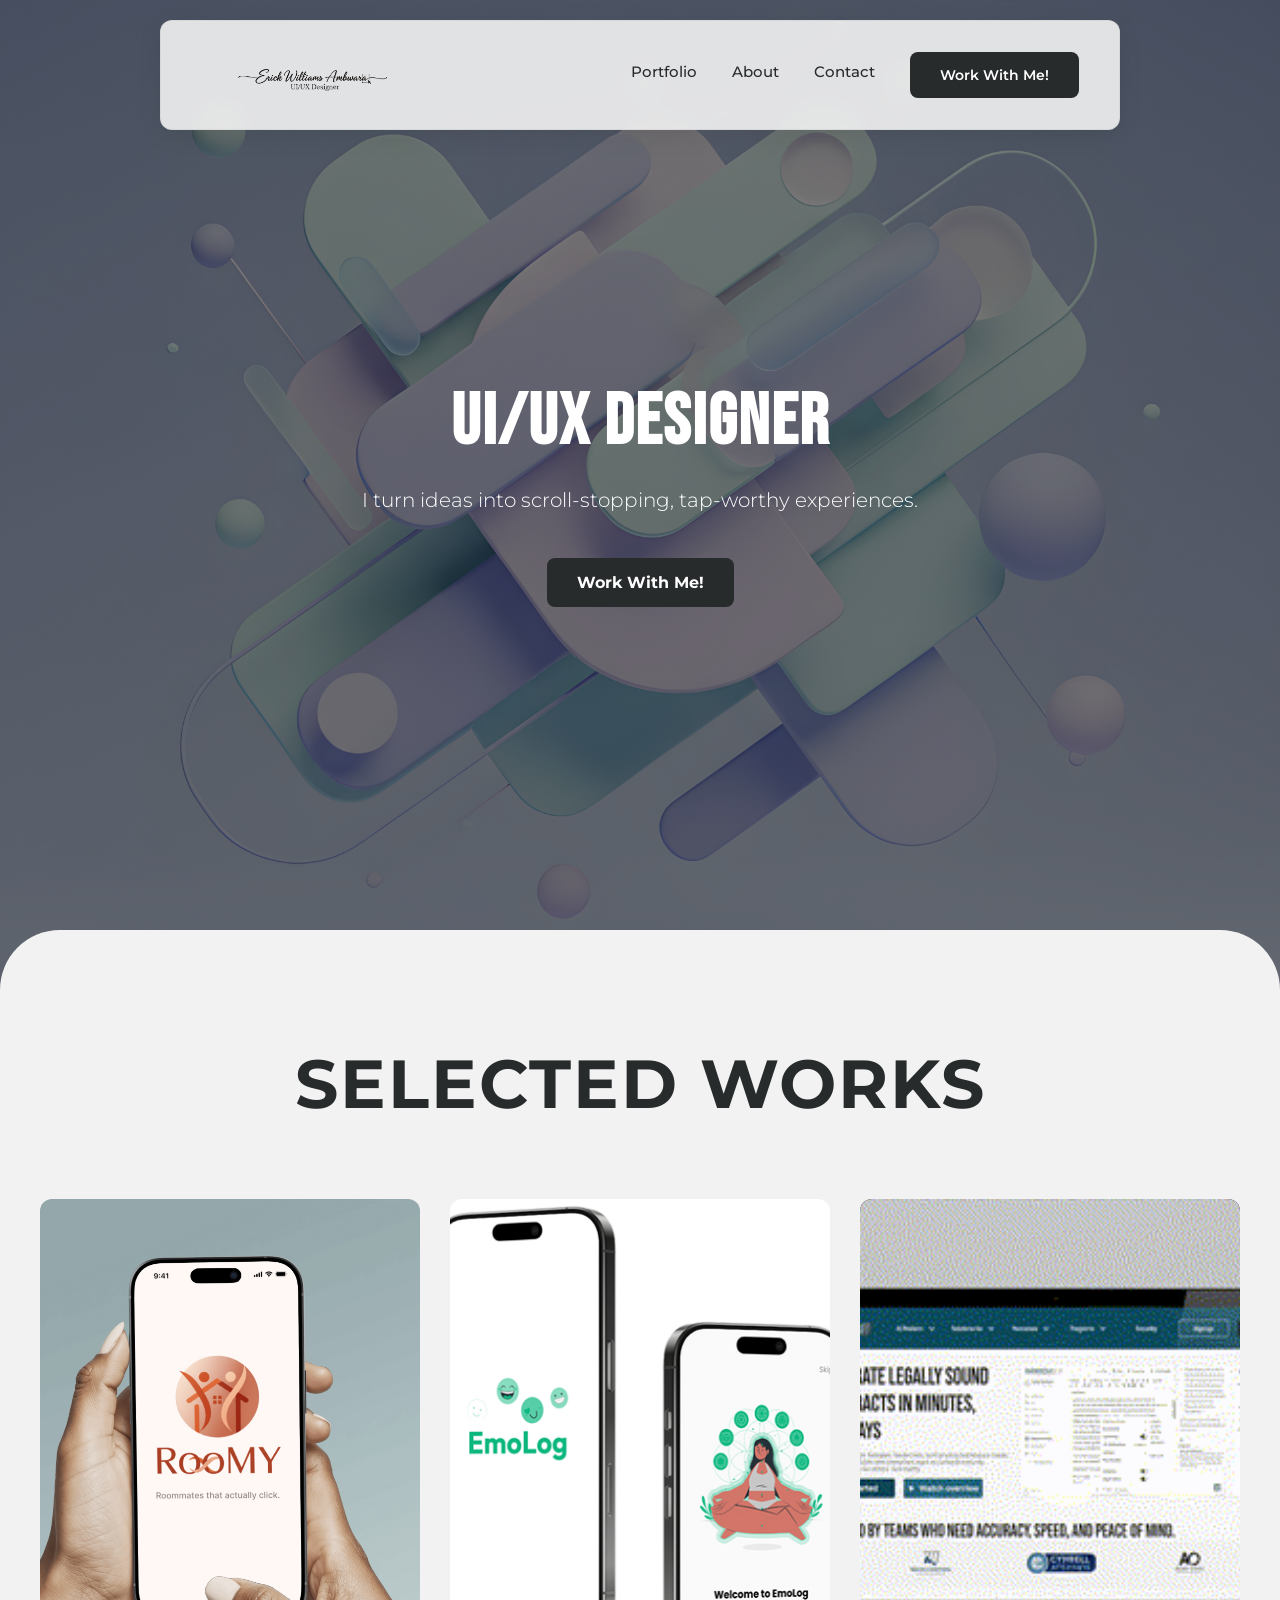
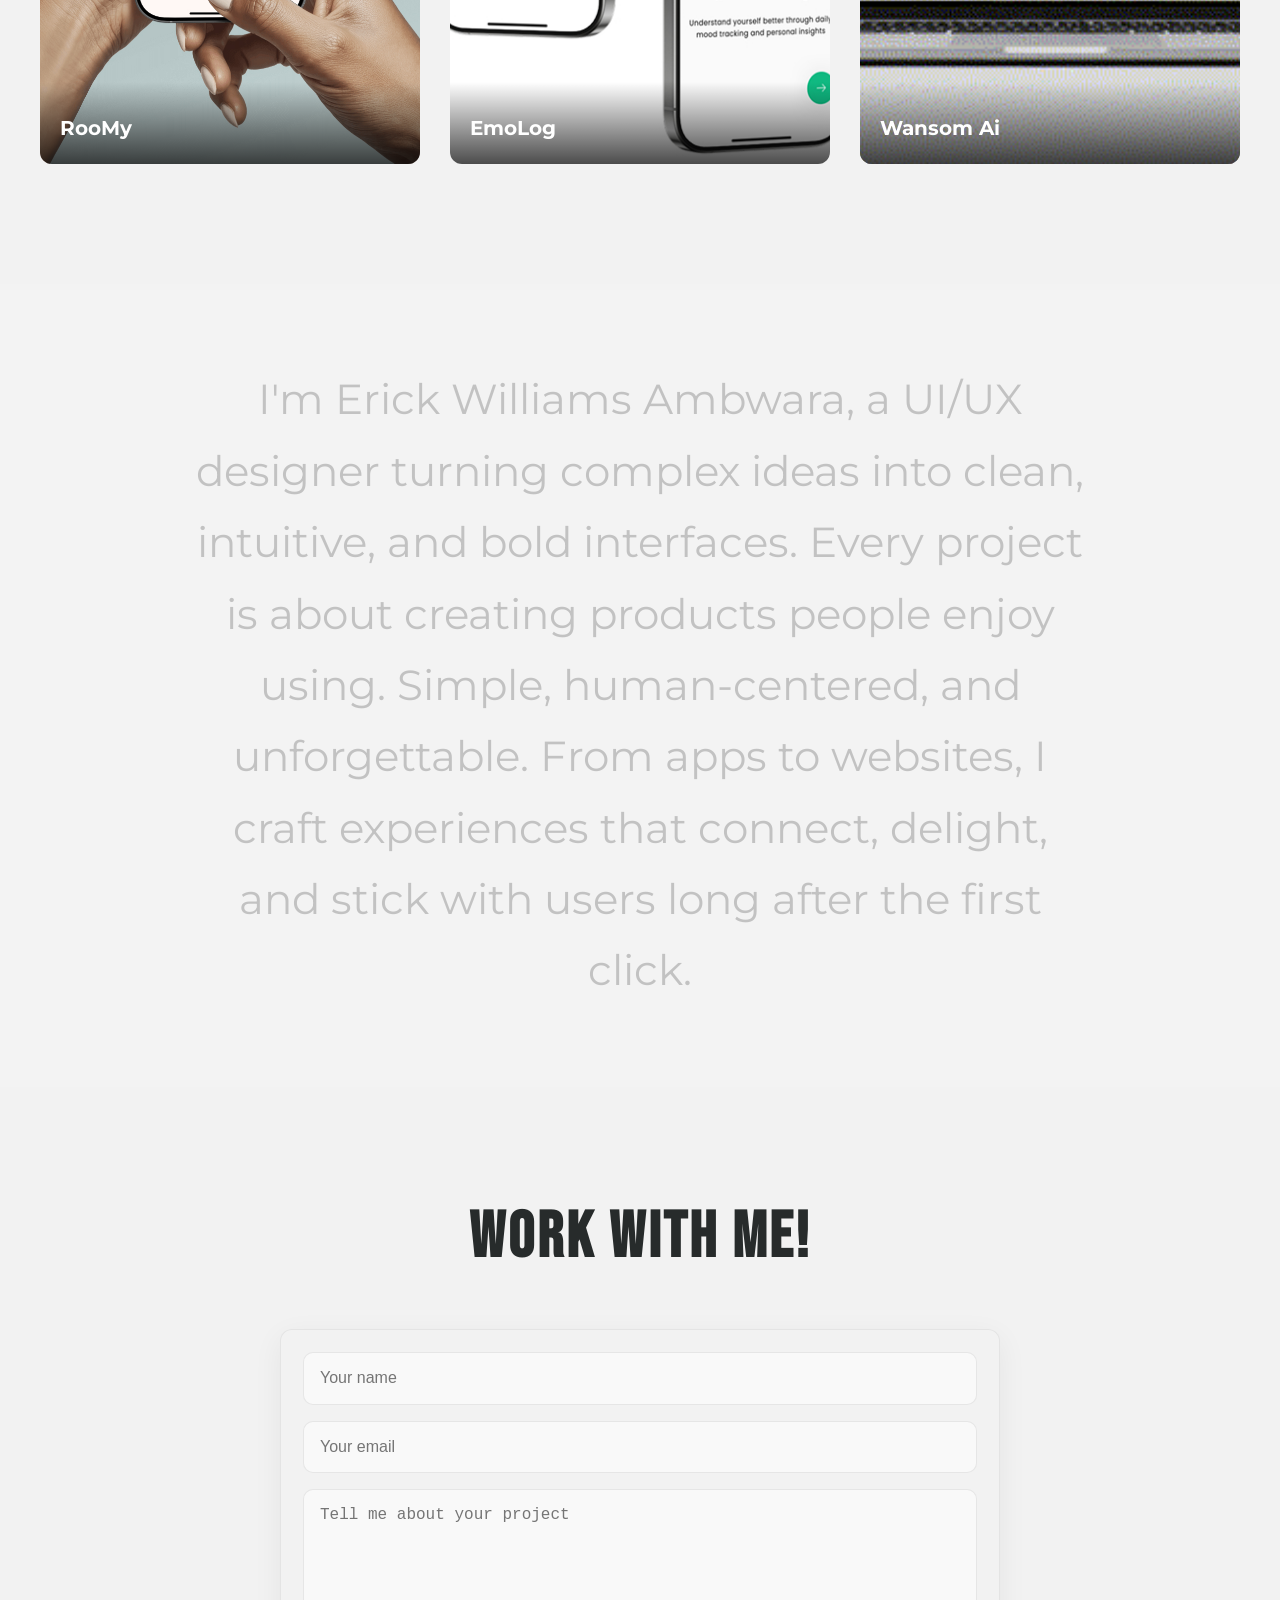
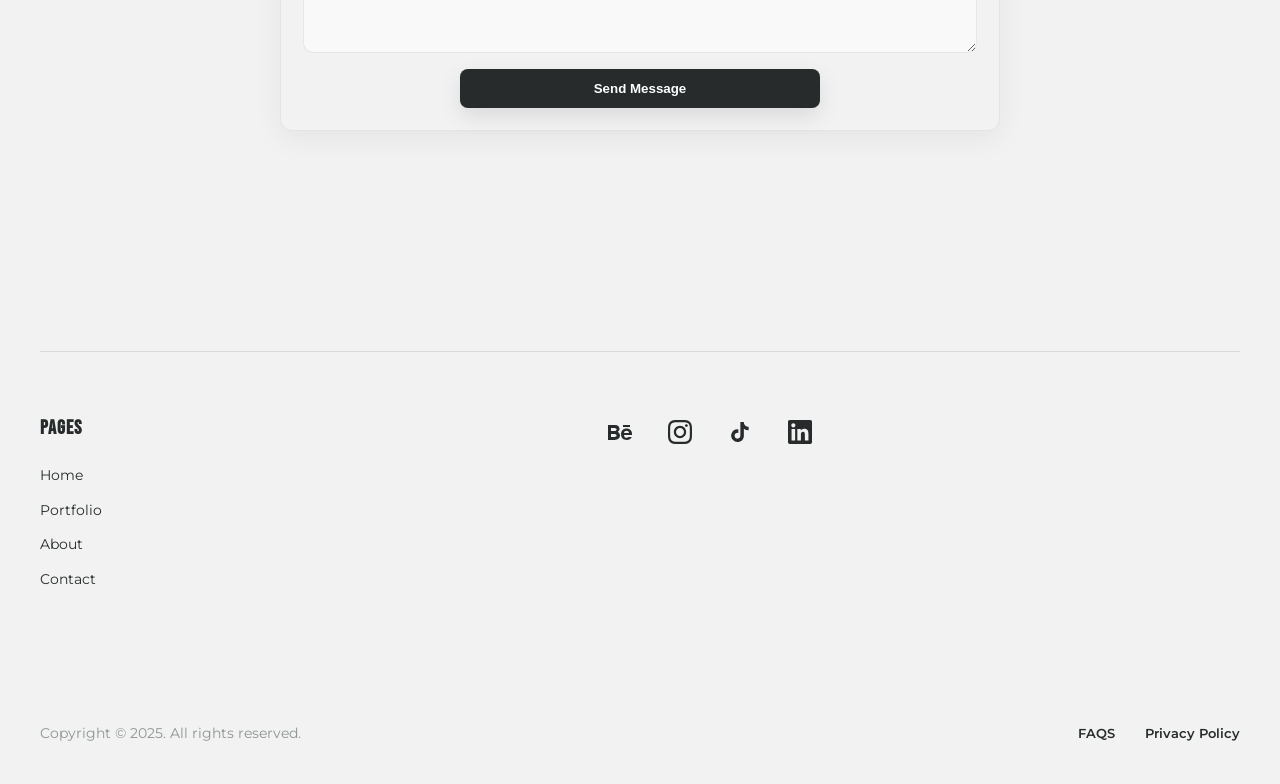
==== commit d07086a7: "Update index.html" ====
--- a/index.html
+++ b/index.html
@@ -64,7 +64,7 @@
         </a>
         <a href="wan.html" class="portfolio-item">
           <div class="portfolio-image">
-            <img src="/images/Whisk.gif" alt="wansom">
+            <img src="images/Whisk.gif" alt="wansom">
           </div>
           <h3 class="portfolio-title">Wansom Ai</h3>
           <h3 class="portfolio-desc">wansom, an AI-driven platform to help users draft legal-ready documents with confidence and ease.</h3>
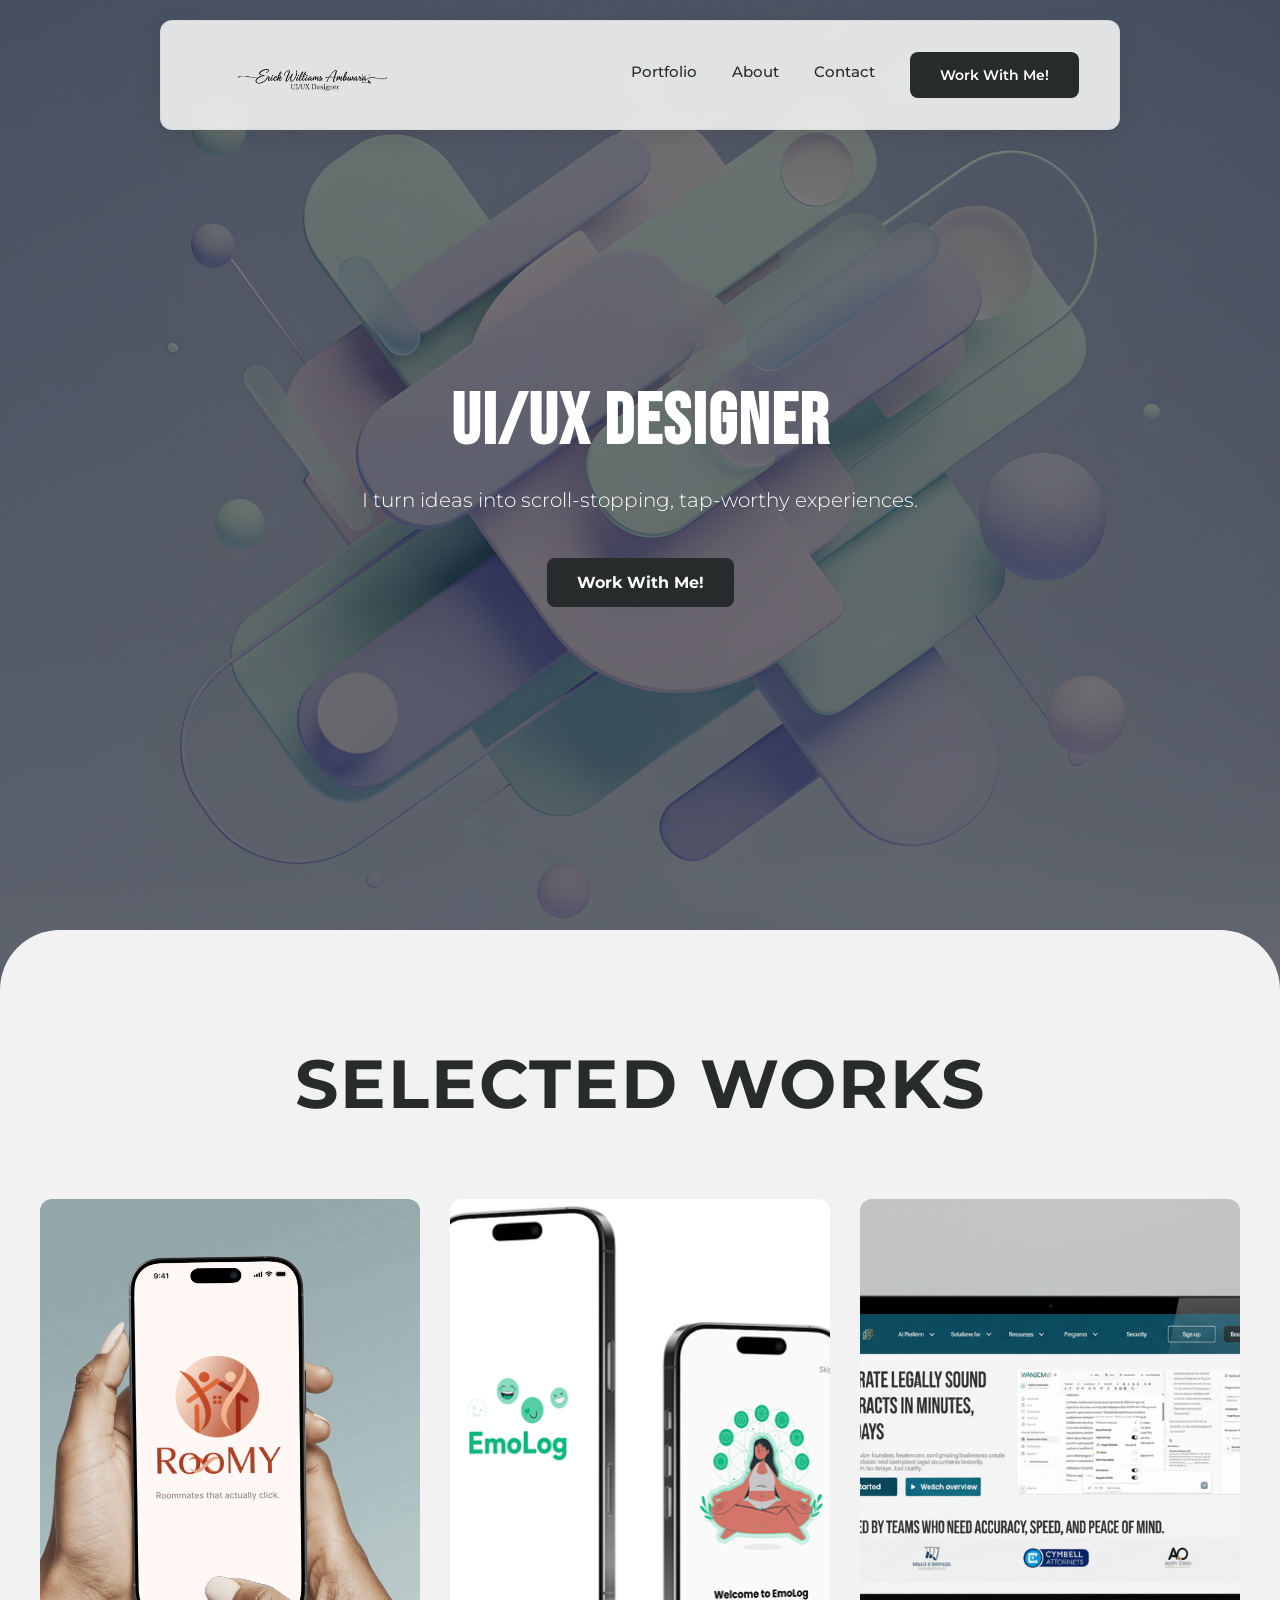
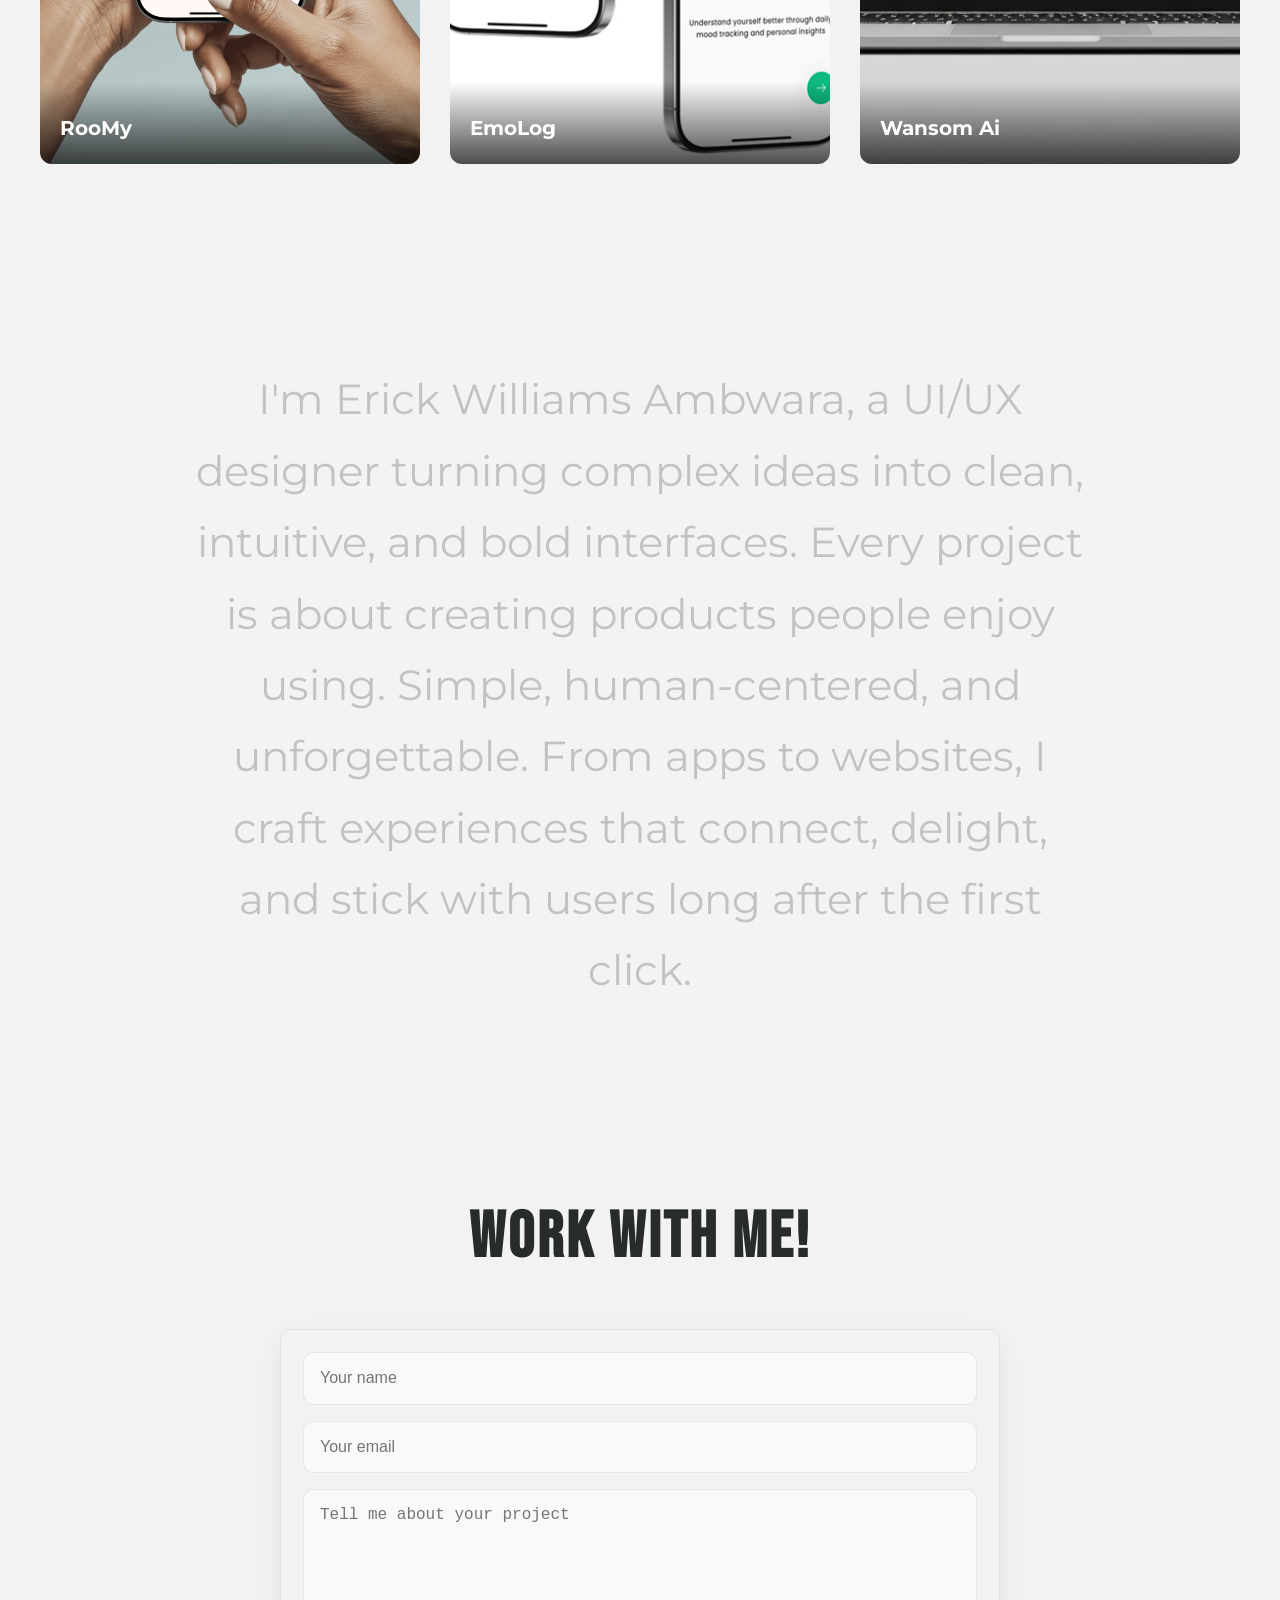
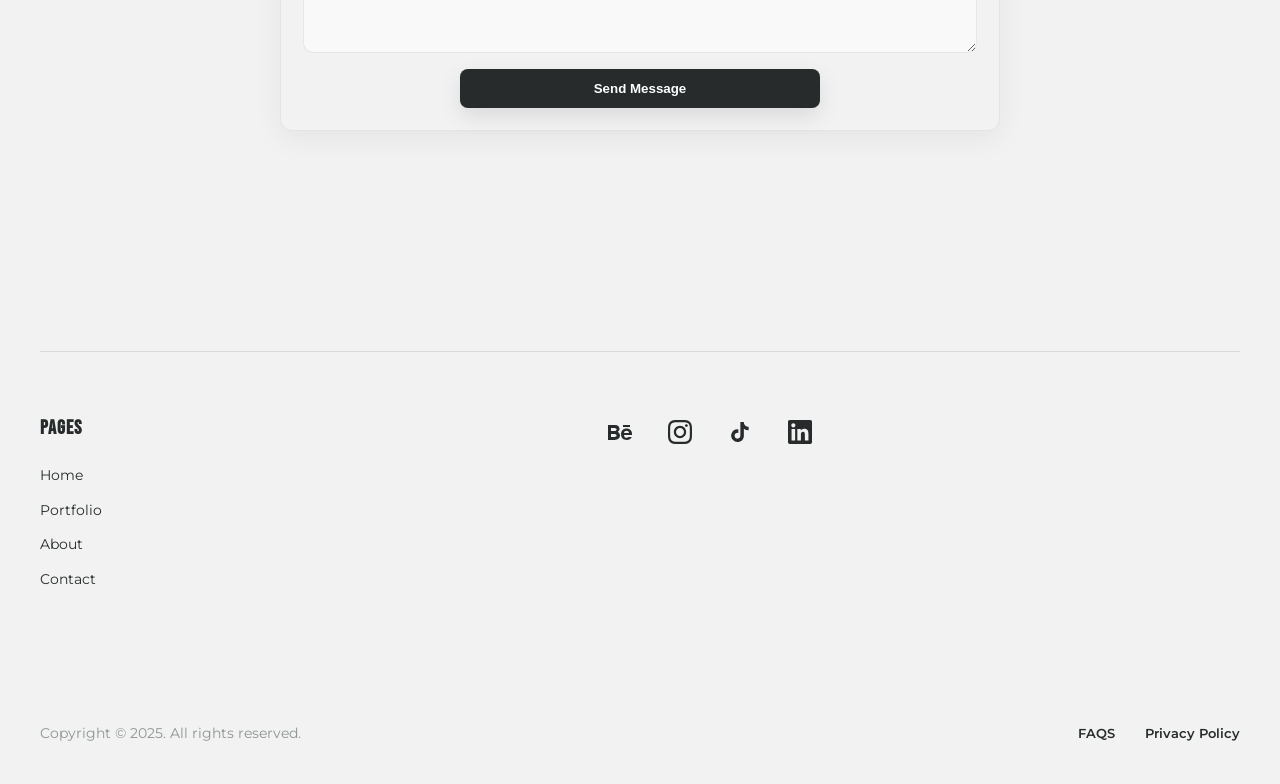
==== commit de09ed18: "Update index.html" ====
--- a/index.html
+++ b/index.html
@@ -64,7 +64,7 @@
         </a>
         <a href="wan.html" class="portfolio-item">
           <div class="portfolio-image">
-            <img src="images/Whisk.gif" alt="wansom">
+            <img src="images/Whisk.png" alt="wansom">
           </div>
           <h3 class="portfolio-title">Wansom Ai</h3>
           <h3 class="portfolio-desc">wansom, an AI-driven platform to help users draft legal-ready documents with confidence and ease.</h3>
--- a/style.css
+++ b/style.css
@@ -171,7 +171,7 @@
   left: 0;
   right: 0;
   bottom: 0;
-  background-image: linear-gradient(rgba(0, 0, 0, 0.5), rgba(0, 0, 0, 0.5)), url('../images/Background.jpg');
+  background-image: linear-gradient(rgba(0, 0, 0, 0.5), rgba(0, 0, 0, 0.5)), url('images/Background.jpg');
   background-size: cover;
   background-position: center;
   z-index: -1;
@@ -631,3 +631,4 @@
 }
 
 
+
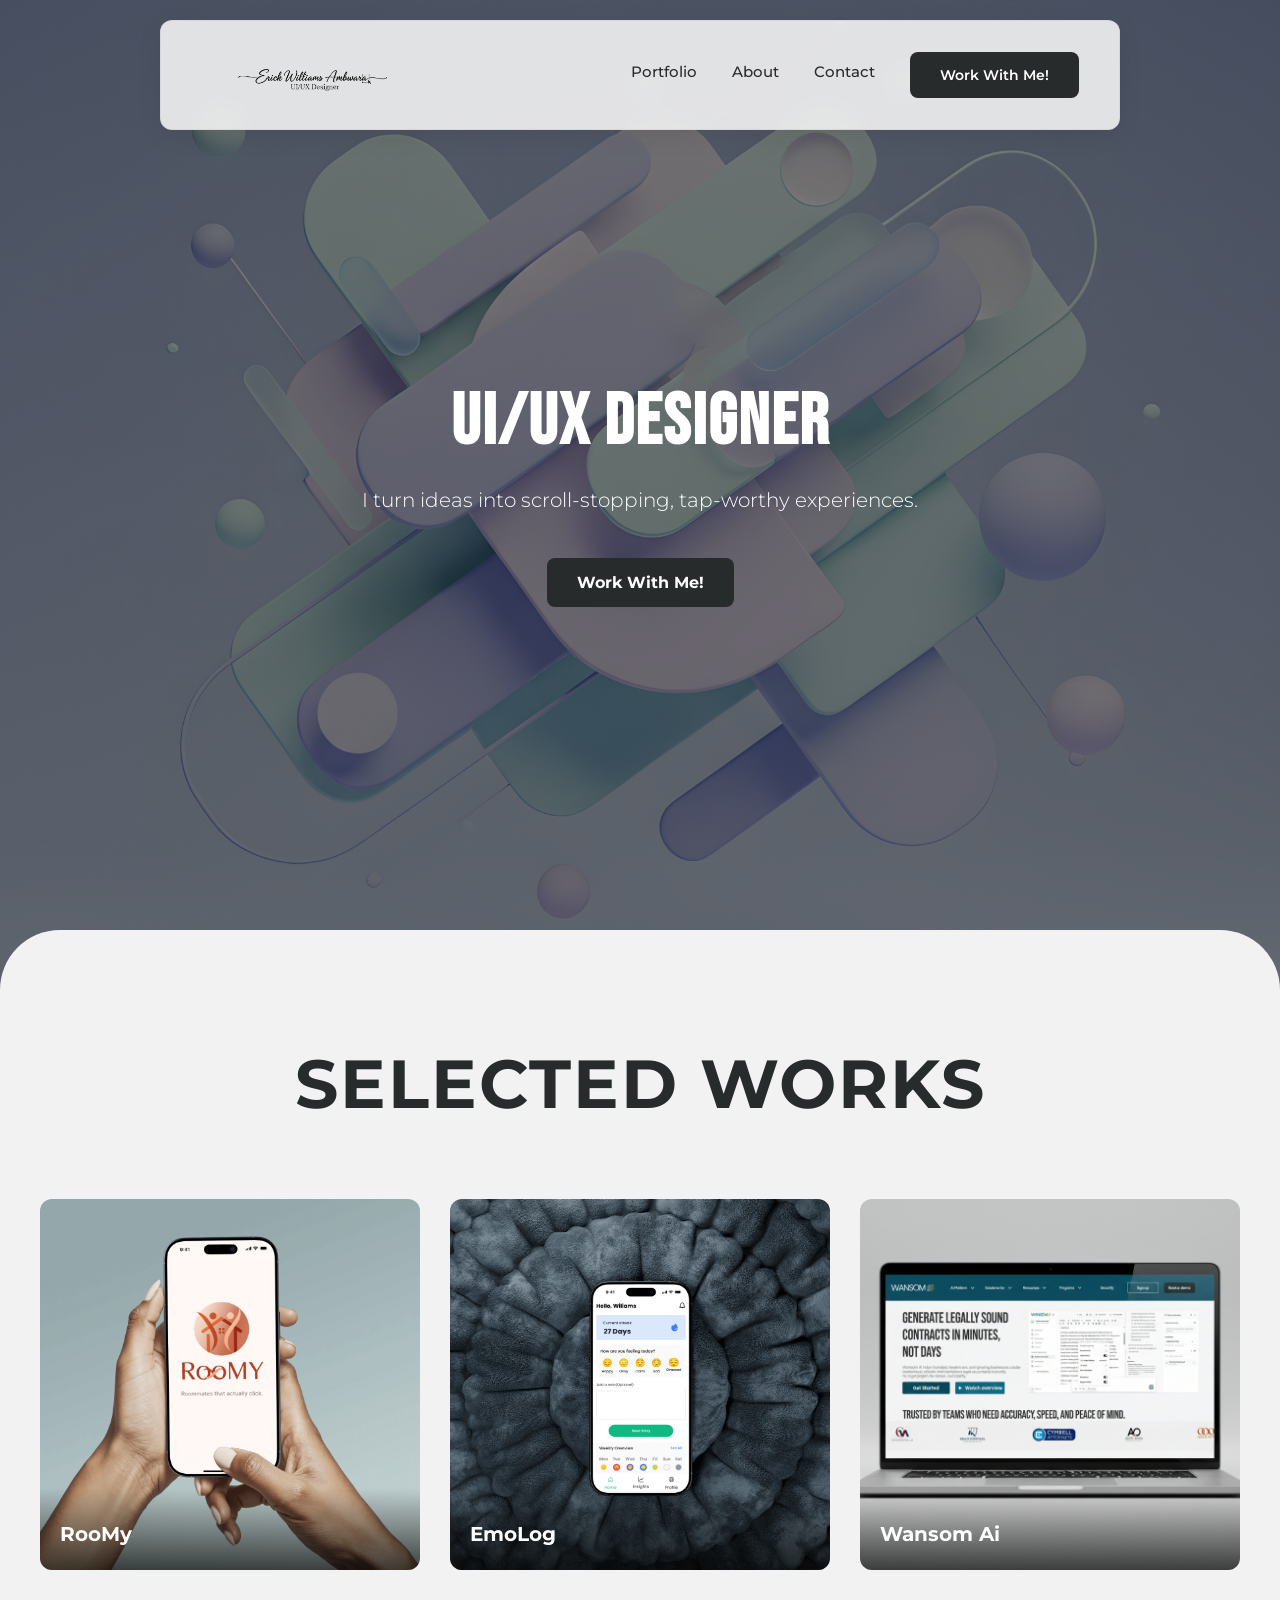
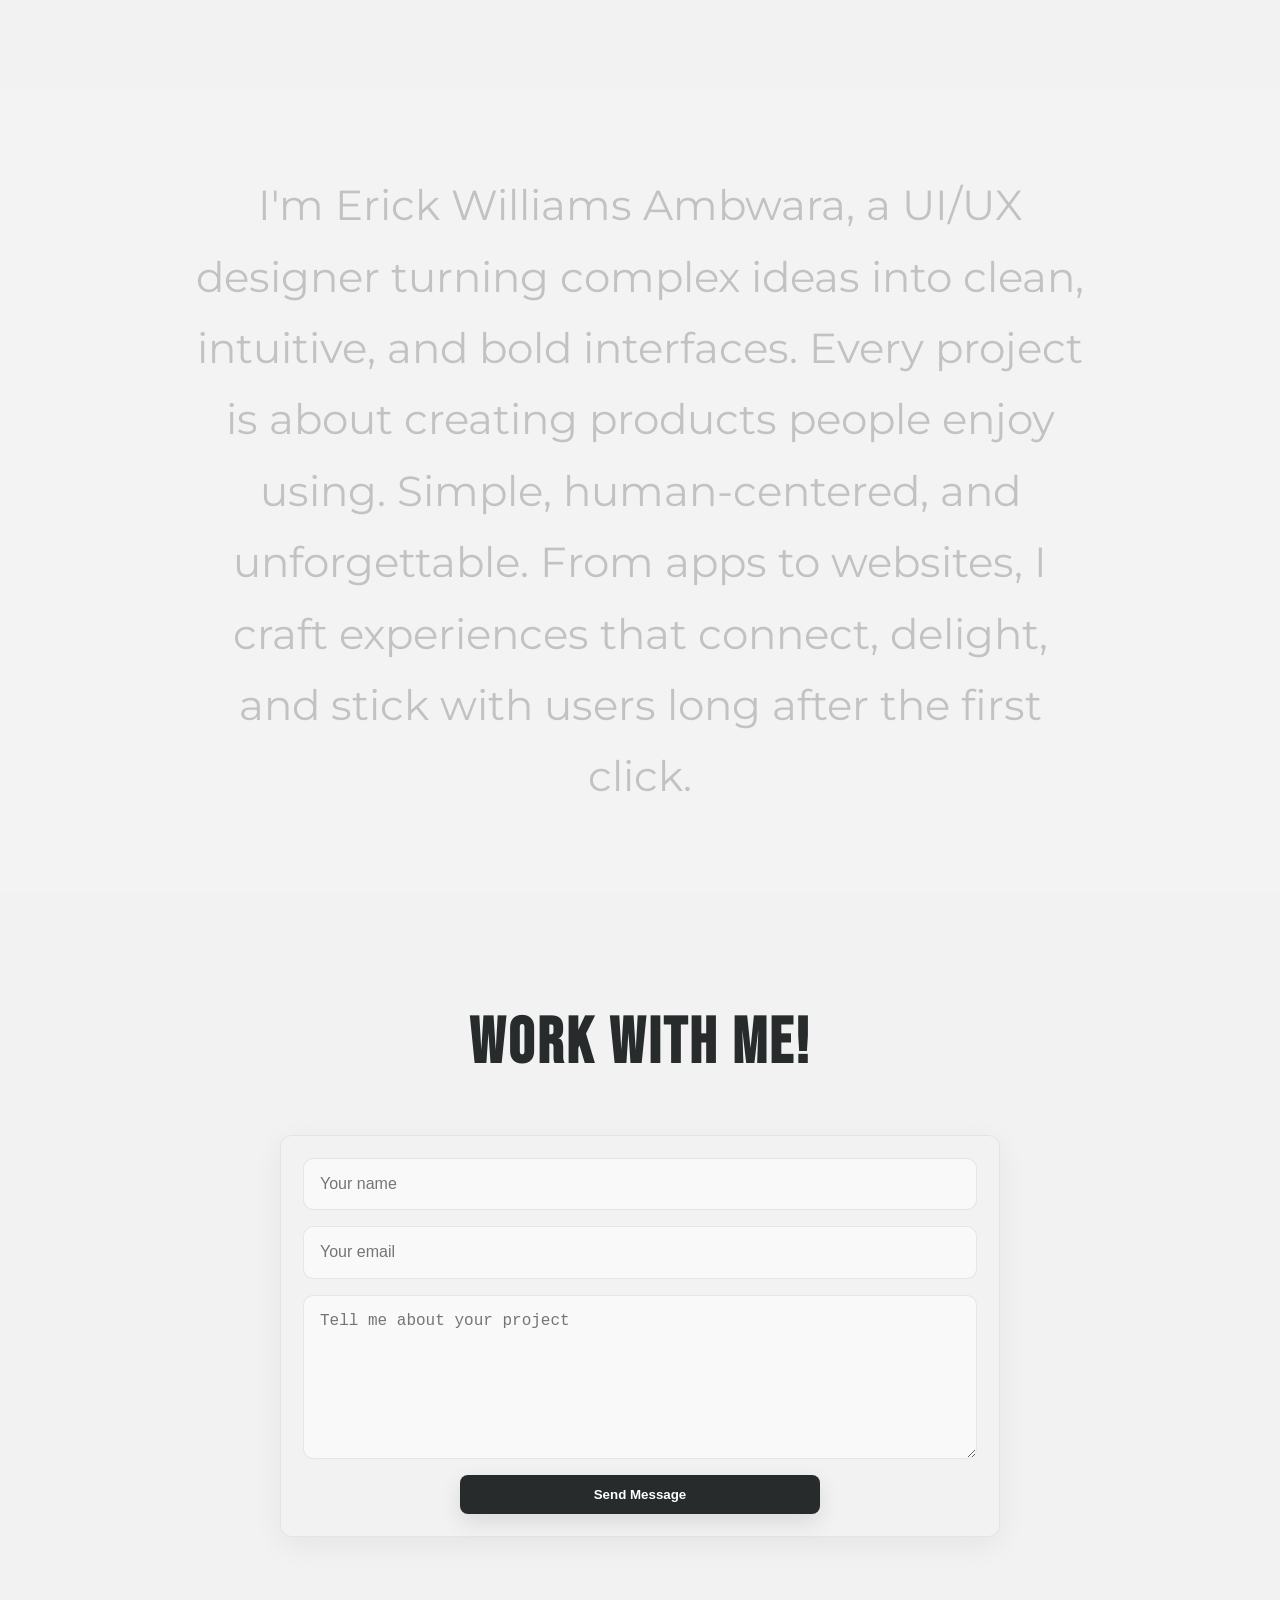
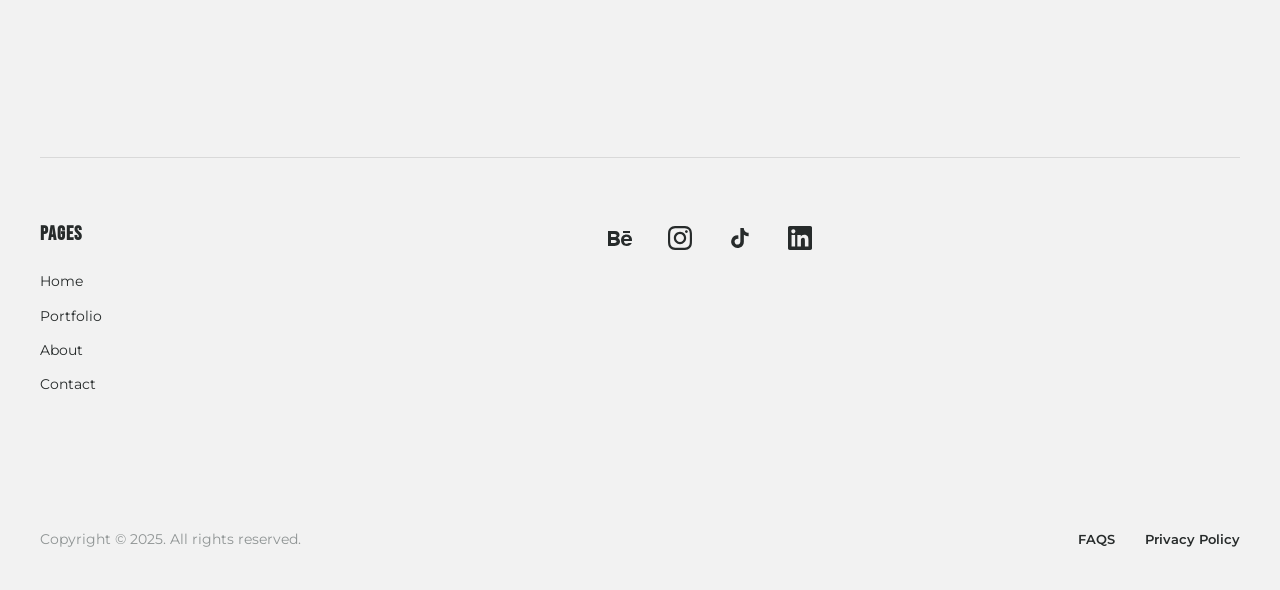
==== commit 3d3a6a4a: "Update index.html" ====
--- a/index.html
+++ b/index.html
@@ -57,7 +57,7 @@
         </a>
         <a href="Emo.html" class="portfolio-item">
           <div class="portfolio-image">
-            <img src="images/emo.jpg" alt="EmoLog">
+            <img src="images/em.png" alt="EmoLog">
           </div>
           <h3 class="portfolio-title">EmoLog</h3>
           <h3 class="portfolio-desc">Emolog, a mobile app for daily mood tracking, reflection, and emotional insights</h3>
